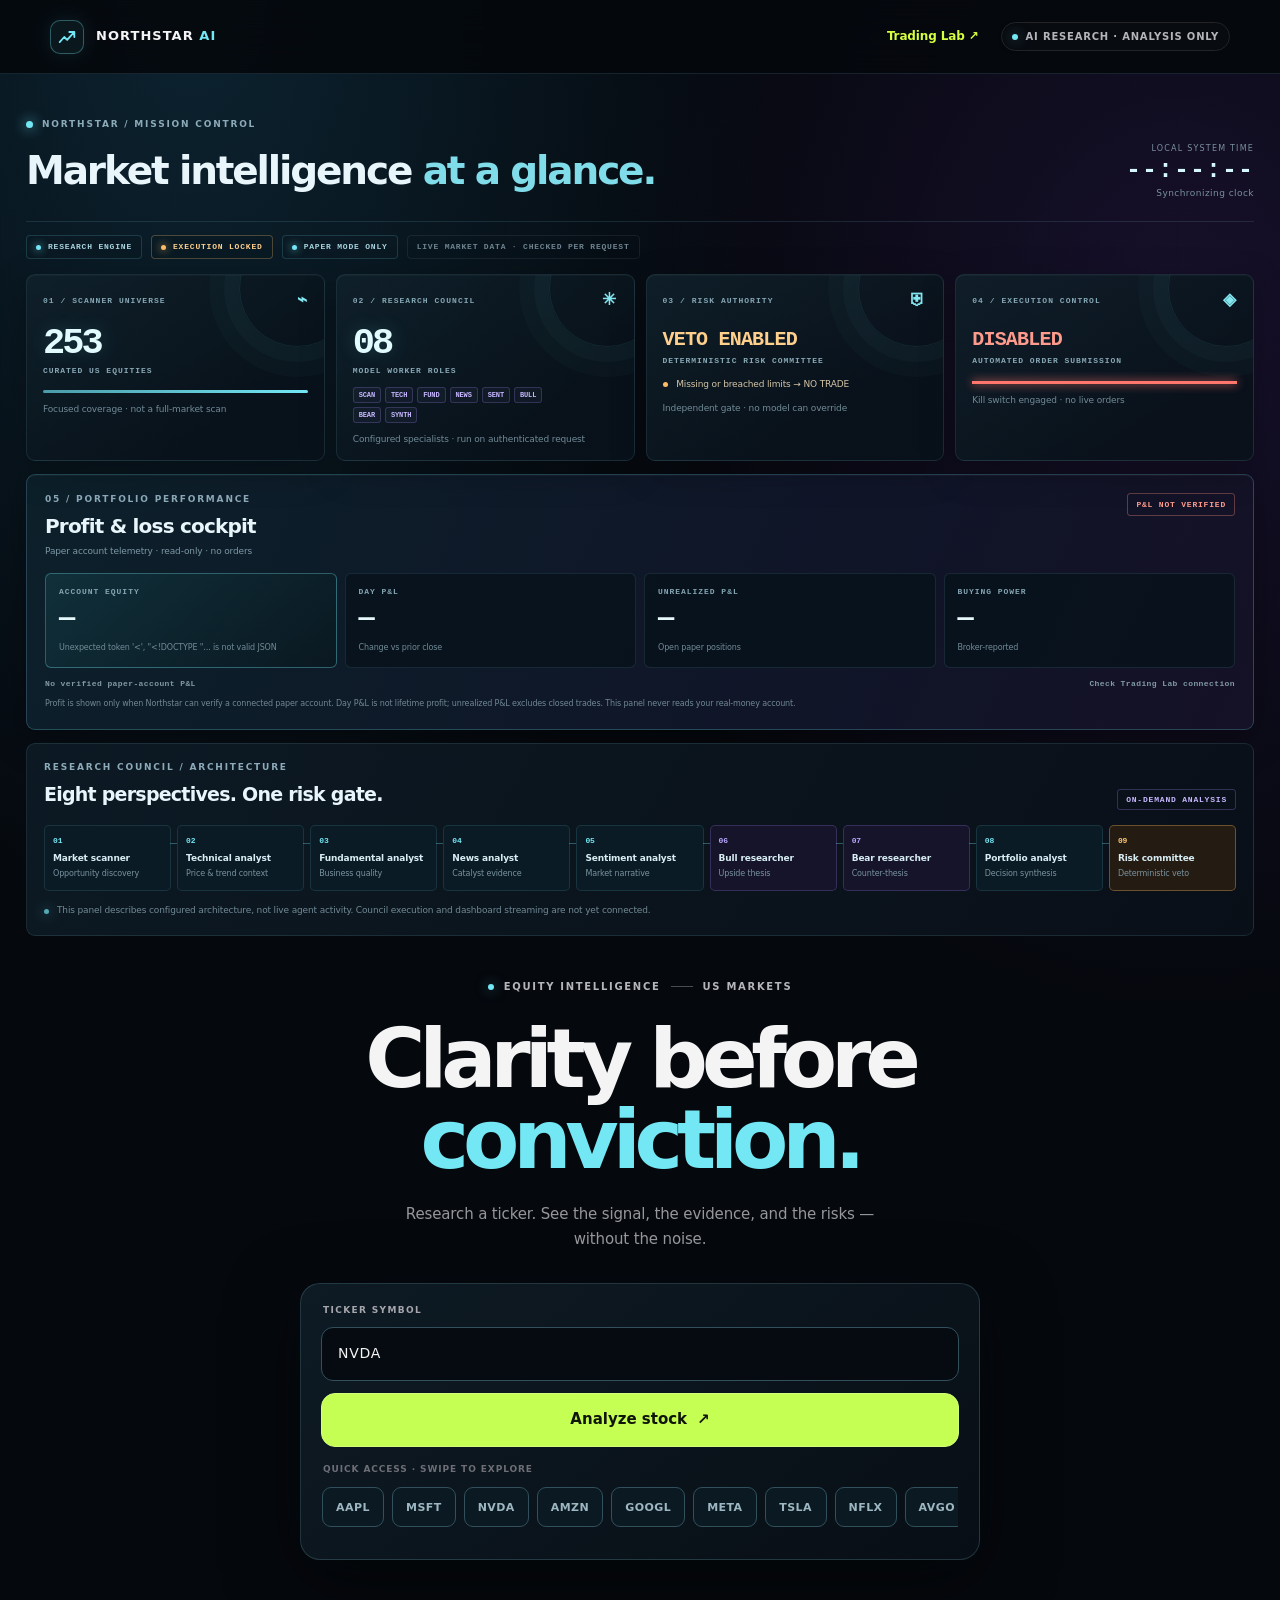
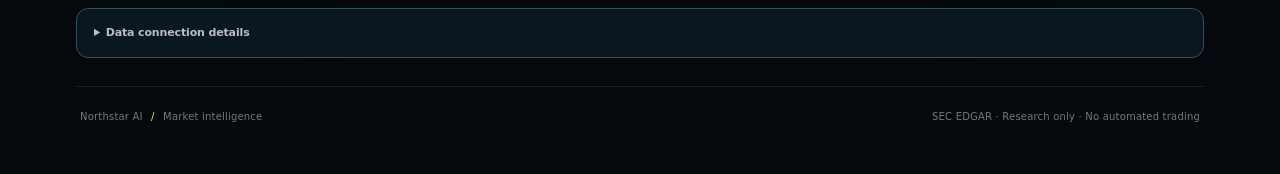
==== web/research.html @ b0e04193 "Preserve original AI research experience as dedicated page" ====
<!doctype html>
<html lang="en">
<head>
  <meta charset="utf-8">
  <meta name="viewport" content="width=device-width, initial-scale=1">
  <meta name="theme-color" content="#050505">
  <meta name="description" content="Northstar AI provides transparent US stock research with SEC-sourced fundamentals, market data, earnings risk and explicit data-quality limits.">
  <title>Northstar AI — AI Research</title>
  <link rel="stylesheet" href="./styles.css?v=signal-self-test1">
  <link rel="stylesheet" href="./command-center.css?v=command-center1">

</head>
<body>
  <header class="topbar">
    <a class="brand" href="./trading-lab.html"><span class="brand-mark" aria-hidden="true"><svg viewBox="0 0 24 24" fill="none"><path d="M4 17.5 9 12l3.2 3.2L20 6.5M14.5 6.5H20v5.5" stroke="currentColor" stroke-width="2" stroke-linecap="round" stroke-linejoin="round"/></svg></span><span class="brand-name">NORTHSTAR <span>AI</span></span></a>
    <div class="topbar-right"><a href="./trading-lab.html" class="nav-link" style="display:inline-flex!important;color:var(--accent);font-weight:750">Trading Lab ↗</a><a href="#ranking-disclosure" class="nav-link" id="market-scan-link">Market scan</a><span class="status"><i></i> AI RESEARCH · ANALYSIS ONLY</span></div>
  </header>
  <section class="northstar-command" aria-label="Northstar command centre">
    <div class="command-topline">
      <div><div class="command-eyebrow"><span class="command-pulse"></span> NORTHSTAR / MISSION CONTROL</div><div class="command-title">Market intelligence <span>at a glance.</span></div></div>
      <div class="command-clock"><span>LOCAL SYSTEM TIME</span><strong id="northstar-clock">--:--:--</strong><small id="northstar-date">Synchronizing clock</small></div>
    </div>
    <div class="command-statusbar">
      <span class="command-status"><i></i> RESEARCH ENGINE</span>
      <span class="command-status locked"><i></i> EXECUTION LOCKED</span>
      <span class="command-status"><i></i> PAPER MODE ONLY</span>
      <span class="command-status muted-status">LIVE MARKET DATA · CHECKED PER REQUEST</span>
    </div>
    <div class="command-grid">
      <article class="command-card universe-card">
        <div class="command-card-head"><span>01 / SCANNER UNIVERSE</span><span class="command-icon">⌁</span></div>
        <strong class="command-number">253</strong><span class="command-unit">CURATED US EQUITIES</span>
        <div class="command-meter"><i style="width:100%"></i></div><p>Focused coverage · not a full-market scan</p>
      </article>
      <article class="command-card council-card">
        <div class="command-card-head"><span>02 / RESEARCH COUNCIL</span><span class="command-icon">✳</span></div>
        <strong class="command-number">08</strong><span class="command-unit">MODEL WORKER ROLES</span>
        <div class="council-orbit" aria-label="Eight configured research roles"><span>SCAN</span><span>TECH</span><span>FUND</span><span>NEWS</span><span>SENT</span><span>BULL</span><span>BEAR</span><span>SYNTH</span></div>
        <p>Configured specialists · run on authenticated request</p>
      </article>
      <article class="command-card risk-card">
        <div class="command-card-head"><span>03 / RISK AUTHORITY</span><span class="command-icon">⛨</span></div>
        <strong class="risk-word">VETO ENABLED</strong><span class="command-unit">DETERMINISTIC RISK COMMITTEE</span>
        <div class="risk-rule"><i></i> Missing or breached limits → NO TRADE</div><p>Independent gate · no model can override</p>
      </article>
      <article class="command-card execution-card">
        <div class="command-card-head"><span>04 / EXECUTION CONTROL</span><span class="command-icon">◈</span></div>
        <strong class="lock-word">DISABLED</strong><span class="command-unit">AUTOMATED ORDER SUBMISSION</span>
        <div class="lock-track"><span></span></div><p>Kill switch engaged · no live orders</p>
      </article>
    </div>
    <section class="profit-deck" aria-label="Paper portfolio profit and loss">
      <div class="profit-heading"><div><span class="command-eyebrow">05 / PORTFOLIO PERFORMANCE</span><h2>Profit &amp; loss cockpit</h2><p>Paper account telemetry · read-only · no orders</p></div><span id="profit-connection" class="profit-state">AWAITING ACCOUNT</span></div>
      <div class="profit-grid">
        <article class="profit-metric featured"><span>ACCOUNT EQUITY</span><strong id="profit-equity">—</strong><small id="profit-equity-note">Connect paper account to load</small></article>
        <article class="profit-metric"><span>DAY P&amp;L</span><strong id="profit-day">—</strong><small>Change vs prior close</small></article>
        <article class="profit-metric"><span>UNREALIZED P&amp;L</span><strong id="profit-unrealized">—</strong><small>Open paper positions</small></article>
        <article class="profit-metric"><span>BUYING POWER</span><strong id="profit-buying-power">—</strong><small>Broker-reported</small></article>
      </div>
      <div class="profit-bottom"><span id="profit-position-count">Positions: not loaded</span><span id="profit-updated">Not yet synchronized</span></div>
      <p class="profit-disclaimer">Profit is shown only when Northstar can verify a connected paper account. Day P&amp;L is not lifetime profit; unrealized P&amp;L excludes closed trades. This panel never reads your real-money account.</p>
    </section>
    <div class="command-lower">
      <div class="command-lower-heading"><div><span class="command-eyebrow">RESEARCH COUNCIL / ARCHITECTURE</span><h2>Eight perspectives. One risk gate.</h2></div><span class="architecture-tag">ON-DEMAND ANALYSIS</span></div>
      <div class="agent-rail">
        <div class="agent-node"><b>01</b><strong>Market scanner</strong><small>Opportunity discovery</small></div>
        <div class="agent-node"><b>02</b><strong>Technical analyst</strong><small>Price & trend context</small></div>
        <div class="agent-node"><b>03</b><strong>Fundamental analyst</strong><small>Business quality</small></div>
        <div class="agent-node"><b>04</b><strong>News analyst</strong><small>Catalyst evidence</small></div>
        <div class="agent-node"><b>05</b><strong>Sentiment analyst</strong><small>Market narrative</small></div>
        <div class="agent-node debate-node"><b>06</b><strong>Bull researcher</strong><small>Upside thesis</small></div>
        <div class="agent-node debate-node"><b>07</b><strong>Bear researcher</strong><small>Counter-thesis</small></div>
        <div class="agent-node"><b>08</b><strong>Portfolio analyst</strong><small>Decision synthesis</small></div>
        <div class="agent-node risk-node"><b>09</b><strong>Risk committee</strong><small>Deterministic veto</small></div>
      </div>
      <div class="command-footnote"><span class="footnote-led"></span> This panel describes configured architecture, not live agent activity. Council execution and dashboard streaming are not yet connected.</div>
    </div>
  </section>
  <main class="shell">
    <section class="hero">
      <div class="hero-kicker"><span class="live-dot"></span> EQUITY INTELLIGENCE <span class="kicker-divider"></span> US MARKETS</div>
      <h1>Clarity before<br><span class="hero-accent">conviction.</span></h1>
      <p class="intro">Research a ticker. See the signal, the evidence, and the risks — without the noise.</p>
      <form id="analyze-form" class="search-panel">
        <label for="ticker">TICKER SYMBOL</label>
        <div class="search-row"><input id="ticker" name="ticker" maxlength="12" value="NVDA" placeholder="e.g. NVDA" autocomplete="off" required></div>
        <button id="analyze-button" class="analyze-button" type="submit">Analyze stock <span aria-hidden="true">↗</span></button>
        <div class="quick-tickers-wrap">
          <div class="quick-tickers-label">QUICK ACCESS · SWIPE TO EXPLORE</div>
          <div class="quick-tickers" aria-label="Popular stocks; swipe horizontally to browse"><button type="button" data-ticker="AAPL">AAPL</button>
          <button type="button" data-ticker="MSFT">MSFT</button>
          <button type="button" data-ticker="NVDA">NVDA</button>
          <button type="button" data-ticker="AMZN">AMZN</button>
          <button type="button" data-ticker="GOOGL">GOOGL</button>
          <button type="button" data-ticker="META">META</button>
          <button type="button" data-ticker="TSLA">TSLA</button>
          <button type="button" data-ticker="NFLX">NFLX</button>
          <button type="button" data-ticker="AVGO">AVGO</button>
          <button type="button" data-ticker="ORCL">ORCL</button>
          <button type="button" data-ticker="AMD">AMD</button>
          <button type="button" data-ticker="INTC">INTC</button>
          <button type="button" data-ticker="CRM">CRM</button>
          <button type="button" data-ticker="PLTR">PLTR</button>
          <button type="button" data-ticker="JPM">JPM</button>
          <button type="button" data-ticker="V">V</button>
          <button type="button" data-ticker="MA">MA</button>
          <button type="button" data-ticker="COST">COST</button>
          <button type="button" data-ticker="WMT">WMT</button>
          <button type="button" data-ticker="DIS">DIS</button>
          <button type="button" data-ticker="QCOM">QCOM</button>
          <button type="button" data-ticker="MU">MU</button>
          <button type="button" data-ticker="MRVL">MRVL</button>
          <button type="button" data-ticker="NVTS">NVTS</button></div>
        </div>
        <div id="activity-progress" class="activity-progress hidden" role="status" aria-live="polite">
          <div class="activity-top"><span class="activity-spinner" aria-hidden="true"></span><div class="activity-copy"><strong id="activity-title">Analyzing stock</strong><span id="activity-stage">Preparing reliable data sources…</span></div><span id="activity-elapsed" class="activity-elapsed">0s</span></div>
          <div class="activity-track"><span id="activity-bar"></span></div>
          <ol id="activity-steps" class="activity-steps"></ol>
          <p class="activity-note">Elapsed time is shown honestly; progress steps update as checks finish.</p>
        </div>
      </form>
      <div class="stock-suggestions-cta">
        <button id="suggest-stocks-button" type="button" class="suggest-stocks-button"><span class="suggest-icon" aria-hidden="true">✦</span><span><strong>Suggest me stocks</strong><small>Find up to 10 data-screened research candidates</small></span><span class="suggest-arrow" aria-hidden="true">↗</span></button>
      </div>
    </section>

    <section id="market-regime-panel" class="news-section hidden" aria-live="polite" style="margin:22px 0;padding:18px;border:1px solid #30352a;border-radius:16px;background:#0c0f0a"><div class="section-heading"><div><p class="eyebrow">MARKET REGIME INTELLIGENCE</p><h2 id="market-regime-state">Market regime: UNKNOWN</h2></div><span id="market-regime-date" class="count">Not checked</span></div><p id="market-regime-summary" class="table-note">SPY and QQQ market conditions will be checked during stock analysis.</p><div id="market-regime-reasons" class="table-note"></div><p class="table-note">Context and risk gate only—not a stock signal, forecast, or trade authorization. UNKNOWN blocks new entries in this module.</p></section>
    <div id="stock-results" class="stock-results hidden" aria-label="Analysis results for the selected stock">
    <section id="message" class="message" role="status" aria-live="polite">Enter a ticker and tap Analyze.</section>
    <section id="beginner-overview" class="beginner-overview hidden" aria-live="polite">
      <div class="answer-card">
        <div class="answer-topline"><span class="eyebrow">NORTHSTAR'S PLAIN-ENGLISH ANSWER</span><span id="beginner-confidence" class="confidence-badge confidence-low">Confidence: Low</span></div>
        <h2 id="beginner-company-name">Company analysis</h2>
        <div class="company-purpose"><p class="company-purpose-label">WHAT DOES THIS COMPANY DO?</p><p id="beginner-company-description" class="answer-description">“A plain-English description of the company’s products and services will appear here.”</p></div>
        <div class="answer-price-row"><strong id="beginner-price">Price unavailable</strong><span id="beginner-market-state" class="market-state">Market status unknown</span></div>
        <div id="beginner-verdict" class="beginner-verdict verdict-unknown"><span id="beginner-verdict-dot" class="meaning-dot unknown"></span><div><strong id="beginner-verdict-title">Not enough reliable data</strong><p id="beginner-verdict-reason">Analyze a stock to see the reason.</p></div></div>
      </div>
      <div class="beginner-scorecards">
        <article class="beginner-score"><p class="eyebrow">BUSINESS HEALTH</p><strong id="score-business">Unknown</strong><p id="score-business-detail">Financial checks not available.</p></article>
        <article class="beginner-score"><p class="eyebrow">RISK</p><strong id="score-risk">Unknown</strong><p id="score-risk-detail">Risk review not complete.</p></article>
      </div>
      <div class="beginner-lists">
        <section class="beginner-subpanel"><div class="beginner-subhead"><h3>Top risks to know</h3></div><div id="beginner-risks" class="beginner-list"><p class="muted">Risks will appear after analysis.</p></div></section>
        <section class="beginner-subpanel"><div class="beginner-subhead"><h3>Latest headlines</h3></div><div id="beginner-headlines" class="beginner-list"><p class="muted">Headlines will appear after analysis.</p></div></section>
      </div>
      <section id="ai-research-panel" class="beginner-subpanel hidden" aria-live="polite"><div class="beginner-subhead"><h3>AI-assisted research</h3><span id="ai-research-status" class="count">Supplemental sources</span></div><p id="ai-research-intro" class="muted">Northstar can supplement native analysis with source-linked research when data gaps are detected.</p><div id="ai-research-findings" class="beginner-list"></div></section>
    </section>
    <div class="full-details-content">
    <section id="company-panel" class="company-panel hidden">
      <div><p class="eyebrow">COMPANY</p><h2 id="company-name">—</h2><p id="company-meta" class="muted">—</p></div>
      <div class="source-pill"><span class="source-dot"></span> SEC EDGAR</div>
    </section>
    <section id="earnings-panel" class="news-section hidden" aria-live="polite">
      <div class="section-heading"><div><p class="eyebrow">EARNINGS & EVENT RISK</p><h2>Next earnings check</h2></div><span id="earnings-status" class="count">Not checked</span></div>
      <div id="earnings-content"><p class="empty">Analyze a stock to check the public earnings calendar.</p></div>
    </section>
    <details id="earnings-reconciliation-details" class="developer-panel"><summary><span><strong>Detailed earnings reconciliation</strong><small>Reported results and third-party estimates, when available</small></span><span class="disclosure-chevron" aria-hidden="true">+</span></summary><div class="developer-panel-content">
    <section id="earnings-results-panel" class="news-section hidden" aria-live="polite">
      <div class="section-heading"><div><p class="eyebrow">RESULTS VS EXPECTATIONS</p><h2>Latest reported quarter</h2></div><span id="earnings-results-status" class="count">Not checked</span></div>
      <div id="earnings-results-content"><p class="empty">Analyze a stock to compare SEC-reported results with available consensus estimates.</p></div>
    </section>
    </div></details>
    <section id="recommendation-panel" class="news-section hidden" aria-live="polite">
      <div class="section-heading"><div><p class="eyebrow">NORTHSTAR STOCK ADVISOR</p><h2>Stock Advisor</h2></div><span id="decision-status" class="count">Waiting for evidence</span></div>
      <div id="decision-hero" class="decision-hero state-unknown" aria-live="polite">
        <div id="decision-symbol" class="decision-symbol" aria-hidden="true">?</div>
        <div class="decision-hero-copy">
          <p id="decision-plain-label" class="eyebrow">YOUR NEXT STEP</p>
          <h3 id="decision-title">Analyze a stock to get a decision</h3>
          <p id="decision-plain-summary" class="decision-plain-summary">Northstar will explain whether the evidence supports waiting, avoiding the stock, or further review.</p>
          <p id="decision-action" class="decision-action">No action until the analysis finishes.</p>
        </div>
      </div>
      <div class="signal-self-test-control">
        <button id="signal-self-test-button" type="button" class="secondary-button" aria-expanded="false">Preview BUY / WAIT / SELL indicators</button>
        <p class="muted">Display-only self-test. Preview states are simulated and do not change this stock's analysis.</p>
      </div>
      <section id="signal-self-test-panel" class="signal-self-test-panel hidden" aria-live="polite" aria-label="Signal indicator display test">
        <p class="eyebrow">INDICATOR DISPLAY TEST · SIMULATED</p>
        <div class="signal-self-test-grid">
          <article class="signal-self-test-card state-buy"><strong>BUY</strong><span>Validated setup preview</span></article>
          <article class="signal-self-test-card state-wait"><strong>WAIT</strong><span>More evidence needed preview</span></article>
          <article class="signal-self-test-card state-sell"><strong>SELL REVIEW</strong><span>Risk review preview</span></article>
        </div>
        <p class="muted">This confirms the status styles can render. It does not validate a live stock signal or prove the strategy has an edge.</p>
      </section>
      <div class="decision-bottom-line"><p class="eyebrow">WHY THIS DECISION?</p><p id="decision-bottom-line">Analyze a ticker to get a plain-language assessment.</p><p class="eyebrow">WHAT TO DO NEXT</p><p id="decision-next-step">Required checks will appear here.</p></div>
      <details id="developer-diagnostics-details" class="developer-panel"><summary><span><strong>Developer diagnostics</strong><small>Technical checks, raw risk rules and provisional valuation calculations</small></span><span class="disclosure-chevron" aria-hidden="true">+</span></summary><div class="developer-panel-content">
      <p id="decision-explanation" class="table-note">Analyze a ticker to receive a data-quality and risk assessment.</p>
      <p class="table-note">Technical error detail (developer only): <span id="developer-error">No error reported.</span></p>
      <div class="holding-review">
        <div><p class="eyebrow">IF YOU ALREADY OWN THIS STOCK</p><h3>Position review</h3><p class="table-note">Enter your position to get a rule-based HOLD / SELL REVIEW. This does not place an order.</p></div>
        <div class="holding-fields">
          <label for="holding-shares">Shares owned</label><input id="holding-shares" type="number" min="0" step="any" placeholder="e.g. 5">
          <label for="holding-cost">Average cost per share (USD)</label><input id="holding-cost" type="number" min="0" step="any" placeholder="e.g. 120">
          <button id="review-holding" type="button" class="secondary-button">Review my position</button>
        </div>
        <div id="holding-result" class="holding-result" role="status">Analyze a stock and enter your position to review it.</div>
      </div>
      <div id="decision-metrics" class="metrics-grid"></div>
      <div class="meaning-legend" aria-label="Indicator legend"><span><i class="meaning-dot good"></i> Positive</span><span><i class="meaning-dot bad"></i> Negative / risk</span><span><i class="meaning-dot caution"></i> Needs attention</span><span><i class="meaning-dot unknown"></i> Not enough data</span></div>
      <div id="decision-checks" class="decision-checks"></div>
      <p id="decision-caveat" class="table-note">Any preliminary valuation is assumption-driven and is not a validated forecast or instruction to trade.</p>
      </div></details>
      <div class="ranking-actions"><button id="save-research-snapshot" type="button" class="secondary-button">Save research snapshot</button><button id="export-research-csv" type="button" class="secondary-button">Export snapshots CSV</button><span id="research-log-status" class="count">0 saved snapshot(s)</span></div>
      <div id="research-log-list" class="news-list"><p class="empty">Saved snapshots stay in this browser on this device. They are not synced to a server.</p></div>
    </section>
    <details id="technical-validation-details" class="developer-panel"><summary><span><strong>Technical validation details</strong><small>Price-history diagnostics and experimental strategy tests</small></span><span class="disclosure-chevron" aria-hidden="true">+</span></summary><div class="developer-panel-content">
    <section id="history-panel" class="news-section hidden"><div class="section-heading"><div><p class="eyebrow">PRICE HISTORY · 1 YEAR</p><h2>Historical performance and risk</h2></div><span id="history-status" class="count">Loads with analysis</span></div><div id="history-metrics" class="metrics-grid"></div><div id="history-chart-wrap" class="history-chart-wrap"><p class="empty">Analyze a ticker to load historical prices.</p></div><div class="history-labels"><span id="history-start-label">Start</span><span id="history-end-label">End</span></div><p id="history-meta" class="table-note">Daily price history is requested when you analyze a company.</p><p id="history-warning" class="table-note">Historical performance is not a forecast.</p></section>
    <section id="strategy-backtest-panel" class="news-section hidden" aria-live="polite">
      <div class="section-heading"><div><p class="eyebrow">HISTORICAL STRATEGY TEST · 5 YEARS</p><h2>Technical strategy reality check</h2></div><span id="strategy-backtest-status" class="count">Loads with analysis</span></div>
      <p id="strategy-backtest-warning" class="table-note">This experimental 50/200-day moving-average strategy is separate from the live recommendation rules. It cannot enable BUY signals.</p>
      <div id="strategy-backtest-metrics" class="metrics-grid"></div>
      <div class="section-heading" style="margin-top:18px"><div><p class="eyebrow">TIME MACHINE · RESAMPLING</p><h3>Monte Carlo robustness diagnostic</h3></div><span id="strategy-monte-carlo-status" class="count">Requires 20+ completed trades</span></div>
      <div id="strategy-monte-carlo" class="metrics-grid"><p class="empty">The Time Machine will resample completed historical trade sequences when the sample is large enough.</p></div>
      <p id="strategy-monte-carlo-warning" class="table-note">Resampling frequencies are conditional on the observed historical sample. They are not probabilities of future profit or loss.</p>
      <div class="section-heading" style="margin-top:18px"><div><p class="eyebrow">TIME MACHINE · HISTORICAL REPLAY</p><h3>Trade-by-trade session replay</h3></div><span id="strategy-replay-status" class="count">Loads with analysis</span></div>
      <div id="strategy-replay-log" class="table-wrap"><p class="empty">Historical entries and exits will appear when the strategy test completes.</p></div>
      <p class="table-note">Shows the most recent trade events from this experimental 50/200-day strategy. These are reconstructed from current-provider daily history—not a point-in-time replay of all historical news, filings, or scanner decisions.</p>
      <div id="strategy-backtest-details" class="table-note"></div><div id="strategy-walk-forward" class="table-note"></div>
    </section>
    </div></details>
    <section id="annual-trends-panel" class="news-section"><div class="section-heading"><div><p class="eyebrow">FUNDAMENTAL SNAPSHOT</p><h2>Annual financial trends</h2></div><span id="fundamental-status" class="count">Loads with analysis</span></div><p class="table-note">Calculated only from unambiguous annual 10-K observations. Free cash flow is an approximation: operating cash flow minus absolute capital expenditures. Not a recommendation.</p><div id="fundamental-snapshot" class="metrics-grid"><p class="empty">Analyze a company to calculate annual trends.</p></div></section>
    <section id="fmp-fundamentals-panel" class="news-section"><div class="section-heading"><div><p class="eyebrow">INDEPENDENT DATA CROSS-CHECK</p><h2>Financial Modeling Prep fundamentals</h2></div><span id="fmp-fundamentals-status" class="count">Loads with analysis</span></div><p class="table-note">Secondary-source annual statements, financial ratios, valuation multiples and analyst estimates. Figures remain separate from SEC-reported data; period, currency and restatement differences must be reconciled. Analyst estimates are forecasts, not facts.</p><div id="fmp-fundamentals" class="metrics-grid"><p class="empty">Analyze a company to load the FMP cross-check.</p></div></section>
    <section id="quarterly-trends-panel" class="news-section" aria-labelledby="quarterly-heading">
      <div class="section-heading"><div><p class="eyebrow">LATEST REPORTED QUARTER</p><h2 id="quarterly-heading">Quarterly performance snapshot</h2></div><span id="quarterly-status" class="count">Loads with analysis</span></div>
      <p class="table-note">Uses quarterly-period facts disclosed in SEC filings, compares with the closest same-period prior-year figure where available, and shows the filing date. This is not an analyst-consensus beat/miss calculation.</p>
      <div id="quarterly-snapshot" class="metrics-grid"><p class="empty">Analyze a ticker to compare the latest reported quarter with the prior year.</p></div>
    </section>
    <section id="all-metrics-panel" class="news-section metrics-disclosure"><div class="section-heading"><div><p class="eyebrow">SEC REPORTED DATA</p><h2>All reported financial metrics</h2></div></div><p class="table-note">Raw reported figures with filing periods.</p><section id="metrics-grid" class="metrics-grid" aria-label="Latest reported financial metrics"></section></section>
    <details class="news-section disclosure-section" id="filings-disclosure">
      <summary class="section-heading disclosure-summary"><div><p class="eyebrow">PRIMARY SOURCE</p><h2>Official SEC filings</h2></div><span id="filings-status" class="count">Loads with analysis</span></summary>
      <div class="disclosure-content">
        <p class="table-note">Company filings are primary-source disclosures. Open the original filing to verify material information before making an investment decision.</p>
        <div id="filings-list" class="news-list"><p class="empty">Analyze a ticker to load recent SEC filings.</p></div>
      </div>
    </details>



    <section id="stock-news-impact" class="news-section hidden" aria-live="polite">
      <div class="section-heading"><div><p class="eyebrow">COMPANY-SPECIFIC COVERAGE</p><h2>Latest Stock News</h2></div><span id="stock-news-impact-status" class="count">Loads with analysis</span></div>
      <div id="stock-news-impact-list" class="stock-news-impact-list"><p class="empty">Analyze a ticker to load its latest news.</p></div>
    </section>
    </div>
    </div>
    <details id="ranking-disclosure" class="ranking-disclosure">
      <summary class="ranking-disclosure-summary"><span><span class="eyebrow">EXPERIMENTAL TOOL</span><strong>Stock research shortlist</strong><small>Provisional screening only · validation is incomplete</small></span><span class="disclosure-chevron" aria-hidden="true">+</span></summary>
            <section id="ranking" class="ranking-section suggestion-results-section">
            <div class="section-heading"><div><p class="eyebrow">DATA-DRIVEN STOCK SUGGESTIONS</p><h2>Top 10 research candidates</h2></div><span class="count">Provisional signals · not validated</span></div>
            <p class="table-note">The experimental watchlist score ranks research priorities only. Preliminary valuation-based watch zones may appear in the analysis panel when inputs pass quality checks, but they are provisional research signals only; full historical validation remains incomplete.</p>
            <p class="table-note">The system screens a curated universe of 253 US stocks and displays up to ten ranked research candidates. Latest quote and valuation checks may provide a provisional model entry watch zone, fair-value reference, risk reference, and a 1–6 month review horizon. These are research references only, not guaranteed buy/exit instructions. The strategy has not passed walk-forward and untouched holdout validation.</p><div class="stock-suggestions-hero"><div class="suggestions-heading"><span class="eyebrow">YOUR MARKET SNAPSHOT</span><h2>Top 10 stocks to research</h2><p>Fast, precomputed shortlist from the latest 253-stock scan. Refreshes every three hours; open any stock for live checks.</p></div><div class="suggestions-actions"><button id="run-screen" type="button" class="primary-suggestions-button">Show latest top 10</button><button id="run-live-screen" type="button" class="secondary-button">Run live 253-stock scan</button></div><span id="screen-status" class="count">Loading latest snapshot when opened</span></div><div id="screen-results" class="screen-results"><p class="empty">Your latest shortlist will appear here. Select “Show latest top 10” to load the cached scan.</p></div><details class="diagnostics"><summary>Scoring method</summary><div class="diagnostic-content"><p>Revenue growth: 25 points. Net profit margin: 15 points. Approximate free-cash-flow margin: 20 points. One-year price return: 20 points. Maximum drawdown: 20 points. A candidate is excluded if any component is missing or ambiguous. Scores rank research priorities only; valuation, event risk, and walk-forward validation are not yet part of this score.</p></div></details>
          </section>
    </details>
    <details class="diagnostics">
      <summary>Data connection details</summary>
      <div class="diagnostic-content">
        <p><strong>Page:</strong> <span id="ui-health">Loaded</span></p>
        <p><strong>SEC connection:</strong> <span id="sec-health">Not tested yet</span></p>
        <div class="alpaca-connection" style="margin:18px 0;padding:16px;border:1px solid #343a2b;border-radius:14px;background:#0d100b">
          <div style="display:flex;align-items:center;justify-content:space-between;gap:12px;flex-wrap:wrap">
            <strong>Alpaca Paper Trading</strong>
            <span id="alpaca-status" aria-live="polite" class="muted">Not checked yet</span>
          </div>
          <p class="muted" style="margin:8px 0 12px">Secure server-side connection. Read-only: Northstar will not place trades.</p>
          <button id="alpaca-connect-button" type="button" style="width:auto;min-height:42px;padding:10px 16px;border:1px solid #c7ff4f;border-radius:10px;background:#c7ff4f;color:#10130b;font-weight:750">Test Alpaca connection</button>
          <div id="alpaca-account" class="hidden" style="margin-top:14px"></div>
          <div id="alpaca-positions" class="hidden" style="margin-top:12px"></div>
        </div>
        <p><strong>Last request:</strong> <span id="last-request">—</span></p>
        <p class="muted">Financial facts come from SEC EDGAR. This is a research prototype, not a valuation model or trade recommendation.</p>
        <p><a href="https://www.sec.gov/edgar/sec-api-documentation" target="_blank" rel="noreferrer">SEC API documentation ↗</a></p>
      </div>
    </details>
    <div class="hidden" aria-hidden="true"><span id="news-status">Loads with analysis</span><div id="news-list"></div></div>
  <footer><span>Northstar AI <span class="footer-sep">/</span> Market intelligence</span><span>SEC EDGAR · Research only · No automated trading</span></footer>
  </main>
  <script>
    window.addEventListener("error", function (event) {
      var box = document.getElementById("northstar-runtime-error");
      if (!box) {
        box = document.createElement("div");
        box.id = "northstar-runtime-error";
        box.style.cssText = "position:fixed;bottom:12px;left:12px;right:12px;z-index:99999;padding:14px 16px;background:#3b1515;color:#fff;border:1px solid #ff7777;border-radius:10px;font:13px/1.5 system-ui,sans-serif";
        box.textContent = "Northstar JavaScript error: " + (event.message || "unknown error") + (event.filename ? " (" + event.filename.split("/").pop() + ":" + event.lineno + ")" : "") + ". Share this exact message if it persists.";
        document.body.appendChild(box);
      }
    });
    window.addEventListener("unhandledrejection", function (event) {
      var box = document.getElementById("northstar-runtime-error");
      if (!box) {
        box = document.createElement("div");
        box.id = "northstar-runtime-error";
        box.style.cssText = "position:fixed;bottom:12px;left:12px;right:12px;z-index:99999;padding:14px 16px;background:#3b1515;color:#fff;border:1px solid #ff7777;border-radius:10px;font:13px/1.5 system-ui,sans-serif";
        box.textContent = "Northstar request error: " + (event.reason && event.reason.message ? event.reason.message : String(event.reason || "unknown error")) + ". Share this exact message if it persists.";
        document.body.appendChild(box);
      }
    });
  </script>
  <script src="./command-center.js?v=commandcenter1" defer></script>
  <script src="./evidence-score.js?v=evidenceaudit1" defer></script>
  <script src="./news-catalyst.js?v=newscatalyst1" defer></script>
  <script src="./market-regime.js?v=regime1" defer></script>
  <script src="./app.js?v=tickerpersist1" defer></script>
</body>
</html>
---- web/styles.css ----
:root{
  color-scheme:dark;
  --bg:#050505;--surface:#0b0b0c;--surface-raised:#101011;--surface-soft:#141416;
  --line:#242426;--line-strong:#343438;--text:#f4f4f5;--muted:#96969d;--muted-2:#6e6e76;
  --accent:#d6ff3f;--accent-dim:#a8c92c;--good:#a3f7bf;--bad:#ff8b8b;--amber:#ffd27b;
  --radius:18px;--radius-sm:11px;--content:1180px;
}
*{box-sizing:border-box}
html{scroll-behavior:smooth;scroll-padding-top:90px}
body{margin:0;background:var(--bg);color:var(--text);font:14px/1.55 Inter,ui-sans-serif,system-ui,-apple-system,BlinkMacSystemFont,"Segoe UI",sans-serif;letter-spacing:-.01em}
body:before{content:"";position:fixed;inset:0;pointer-events:none;z-index:-1;background:radial-gradient(ellipse at 50% -20%,#19191b 0,transparent 55%)}
a{color:var(--accent);text-decoration:none}a:hover{color:#efffae}
button,input{font:inherit}button{cursor:pointer;transition:transform .18s ease,border-color .18s ease,background .18s ease,color .18s ease}
button:active{transform:translateY(1px)}button:disabled{opacity:.55;cursor:wait}
:focus-visible{outline:2px solid var(--accent);outline-offset:3px}
.hidden{display:none!important}
.topbar{height:74px;position:sticky;top:0;z-index:20;display:flex;align-items:center;justify-content:space-between;padding:0 max(22px,calc((100vw - var(--content))/2));border-bottom:1px solid #ffffff12;background:#050505eF;backdrop-filter:blur(18px)}
.brand{display:flex;align-items:center;gap:12px;color:var(--text);font-weight:800;text-decoration:none;letter-spacing:.08em;font-size:13px}
.brand-mark{width:34px;height:34px;display:grid;place-items:center;border:1px solid #d6ff3f55;background:#d6ff3f10;border-radius:10px;color:var(--accent)}
.brand-mark svg{width:22px;height:22px}.brand-name span{color:var(--accent);font-weight:600}
.topbar-right{display:flex;align-items:center;gap:22px}.nav-link{font-size:12px;color:#b6b6bc}.nav-link:hover{color:var(--accent)}
.status,.source-pill,.count{display:inline-flex;align-items:center;gap:8px;border:1px solid var(--line);border-radius:999px;padding:6px 10px;color:#b4b4bb;font-size:10px;font-weight:700;letter-spacing:.08em;white-space:nowrap;background:#ffffff03}
.status i,.source-dot,.live-dot{width:6px;height:6px;border-radius:50%;background:var(--accent);display:inline-block;box-shadow:0 0 12px #d6ff3f65}
.shell{max-width:var(--content);margin:0 auto;padding:56px 26px 48px}
.hero{max-width:840px;margin:0 auto 42px;text-align:center}
.hero-kicker{display:flex;justify-content:center;align-items:center;gap:10px;font-size:10px;letter-spacing:.17em;font-weight:800;color:#b5b5bc;margin-bottom:23px}
.kicker-divider{width:22px;height:1px;background:#4b4b50}.hero h1{font-size:clamp(48px,7vw,82px);line-height:.99;letter-spacing:-.075em;margin:0;font-weight:720}
.hero-accent{color:var(--accent)}.intro{max-width:480px;margin:22px auto 30px;color:var(--muted);font-size:15px;line-height:1.7}
.search-panel{max-width:680px;margin:0 auto;text-align:left;background:linear-gradient(145deg,#111112,#090909);border:1px solid var(--line-strong);border-radius:20px;padding:18px;box-shadow:0 24px 80px #0009}
.search-panel label{display:block;font-size:9px;letter-spacing:.15em;color:#a6a6ad;font-weight:800;margin:0 0 9px 2px}
.search-row{display:flex;gap:10px}.search-row input{min-width:0;flex:1;background:#050505;border:1px solid #303034;border-radius:12px;padding:15px 16px;color:var(--text);font:600 16px/1.4 inherit;outline:none;text-transform:uppercase;letter-spacing:.05em}
.search-row input:focus{border-color:#b7dc38;box-shadow:0 0 0 3px #d6ff3f12}
.search-row button{background:var(--accent);color:#0b0b09;border:0;border-radius:11px;padding:0 20px;font-size:12px;font-weight:850;white-space:nowrap;min-height:50px}
.search-row button:hover{background:#e5ff7e}.search-row button span{font-size:15px;margin-left:8px}
.quick-tickers-wrap{margin-top:16px;min-width:0;width:100%;overflow:hidden}
.quick-tickers-label{font-size:9px;letter-spacing:.1em;color:var(--muted-2);font-weight:800;margin:0 0 9px 2px}
.quick-tickers-wrap .quick-tickers{display:flex!important;flex-direction:row!important;align-items:center;gap:8px;margin:0 -1px 2px;padding:2px 2px 10px;overflow-x:auto!important;overflow-y:hidden!important;flex-wrap:nowrap!important;white-space:nowrap!important;width:100%;max-width:100%;box-sizing:border-box;overscroll-behavior-x:contain;scrollbar-width:thin;scrollbar-color:#6d7c3b #171719;-webkit-overflow-scrolling:touch;touch-action:pan-x}
.quick-tickers-wrap .quick-tickers:before{content:none!important;display:none!important}
.quick-tickers-wrap .quick-tickers button{display:inline-flex!important;flex:0 0 auto!important;min-width:62px;min-height:40px;white-space:nowrap;align-items:center;justify-content:center;border:1px solid #29292c;background:#ffffff03;color:#b6b6bd;border-radius:9px;padding:8px 13px;font-size:11px;font-weight:800;letter-spacing:.04em;cursor:pointer}
.quick-tickers-wrap .quick-tickers button:hover,.quick-tickers-wrap .quick-tickers button:focus-visible{border-color:var(--accent);color:var(--accent);background:#d6ff3f08;outline:none}
.quick-tickers-wrap .quick-tickers::-webkit-scrollbar{height:5px}
.quick-tickers-wrap .quick-tickers::-webkit-scrollbar-track{background:#171719;border-radius:8px}
.quick-tickers-wrap .quick-tickers::-webkit-scrollbar-thumb{background:#6d7c3b;border-radius:8px}
.message{margin:0 0 20px;padding:12px 15px;border:1px solid var(--line);border-radius:var(--radius-sm);background:#0b0b0c;color:var(--muted);font-size:12px}
.message.error{border-color:#6e3434;color:var(--bad)}.message.success{border-color:#40521b;color:var(--good)}
.company-panel,.quote-panel{display:flex;justify-content:space-between;align-items:center;gap:22px;padding:24px 26px;margin:14px 0;background:var(--surface);border:1px solid var(--line);border-radius:var(--radius)}
.company-panel h2,.section-heading h2{font-size:23px;letter-spacing:-.045em;line-height:1.2;margin:0;font-weight:700}
.company-panel .eyebrow,.quote-panel .eyebrow{margin-bottom:7px}
.quote-panel{align-items:center;background:linear-gradient(120deg,#101011,#090909)}
#quote-price{font-size:clamp(34px,5vw,52px);letter-spacing:-.065em;line-height:1;margin:3px 0 8px;font-weight:680;font-variant-numeric:tabular-nums}
.quote-meta{display:flex;align-items:flex-end;flex-direction:column;gap:8px;color:var(--muted);font-size:11px;text-align:right}
.news-section,.ranking-section,.table-section{margin:18px 0;padding:25px;background:var(--surface);border:1px solid var(--line);border-radius:var(--radius);min-width:0}
.section-heading{display:flex;align-items:center;justify-content:space-between;gap:18px;margin-bottom:20px}
.eyebrow{font-size:9px;font-weight:850;letter-spacing:.17em;color:var(--accent);margin:0 0 8px}
.section-heading .count{max-width:48%;white-space:normal;text-align:center;justify-content:center}
.muted,.table-note,.metric-date{color:var(--muted);font-size:11px;line-height:1.7}
.table-note{margin:14px 0}.empty{color:var(--muted);font-size:12px;padding:15px 0}
.metrics-grid{display:grid;grid-template-columns:repeat(4,minmax(0,1fr));gap:10px;margin:16px 0}
.metric-card{min-width:0;padding:17px;border:1px solid #28282b;background:linear-gradient(145deg,#111112,#0b0b0c);border-radius:13px}
.metric-label{color:var(--muted);font-size:9px;font-weight:800;letter-spacing:.12em;text-transform:uppercase;margin-bottom:9px}
.metric-value{font-size:clamp(17px,2vw,24px);font-weight:680;letter-spacing:-.045em;line-height:1.25;overflow-wrap:anywhere;font-variant-numeric:tabular-nums}
.metric-date{font-size:10px;margin-top:7px}
.secondary-button{display:inline-flex;align-items:center;justify-content:center;gap:8px;min-height:38px;padding:9px 13px;border:1px solid #37373b;border-radius:9px;background:#18181a;color:#ededf0;font-size:11px;font-weight:750}
.secondary-button:hover{border-color:#77777d;background:#202022}
.decision-bottom-line{display:grid;grid-template-columns:1fr 1.4fr;column-gap:28px;row-gap:5px;margin:18px 0 16px;padding:20px;border:1px solid #353537;border-radius:13px;background:linear-gradient(110deg,#151515,#0c0c0d)}
.decision-bottom-line .eyebrow{margin:0}.decision-bottom-line p:not(.eyebrow){margin:0 0 10px;font-size:13px;color:#d7d7dc;line-height:1.65}
#decision-title{font-size:clamp(22px,3vw,31px);letter-spacing:-.05em;margin:0 0 16px;line-height:1.2}
#decision-status{color:var(--accent);border-color:#d6ff3f40}
.decision-checks{display:grid;grid-template-columns:repeat(2,minmax(0,1fr));gap:8px;margin:20px 0}
.decision-check{padding:12px 14px;background:#101011;border:1px solid #28282b;border-radius:10px}
.decision-check strong{font-size:11px}.decision-check p,.decision-check .detail{font-size:10px;color:var(--muted);margin:5px 0 0;line-height:1.55}
.holding-review{display:grid;grid-template-columns:1.1fr .9fr;gap:20px;padding:20px;border:1px solid #2c2c2f;background:#0a0a0b;border-radius:14px;margin:24px 0}
.holding-review h3{margin:0;font-size:17px;letter-spacing:-.03em}.holding-fields{display:grid;grid-template-columns:1fr;gap:7px}
.holding-fields label{font-size:10px;color:var(--muted);font-weight:700}.holding-fields input{width:100%;min-width:0;background:#050505;border:1px solid #303034;border-radius:8px;padding:10px;color:var(--text)}
.holding-result{grid-column:1/-1;padding:12px;background:#111112;border:1px solid #262629;border-radius:9px;color:var(--muted);font-size:11px}
.ranking-actions{display:flex;align-items:center;gap:12px;flex-wrap:wrap;margin:16px 0}
.news-list,.screen-results{display:grid;grid-template-columns:repeat(2,minmax(0,1fr));gap:9px}
.news-item,.screen-card{padding:15px;background:#101011;border:1px solid #28282b;border-radius:12px;min-width:0}
.news-item strong,.screen-card strong{font-size:12px;line-height:1.5}.news-item p{font-size:10px;color:var(--muted);margin:7px 0}.news-item a{font-size:10px}
.screen-card{display:flex;flex-direction:column;gap:7px}.screen-card .muted{margin:0}
.source-pill{font-size:9px}
.history-chart-wrap{min-height:150px;overflow:hidden;border:1px solid #29292c;border-radius:12px;background:#080809;padding:10px}
.history-chart-wrap svg{width:100%;height:auto;display:block}
.history-labels{display:flex;justify-content:space-between;color:var(--muted-2);font-size:10px}
.table-wrap{overflow-x:auto;border:1px solid #29292c;border-radius:10px}
table{width:100%;border-collapse:collapse;min-width:520px;font-size:11px}
th,td{padding:12px 14px;text-align:left;border-bottom:1px solid #252528}th{color:#aaaab1;font-size:9px;letter-spacing:.1em;text-transform:uppercase;background:#101011}td{color:#dedee2}tbody tr:hover{background:#ffffff04}
.diagnostics{border:1px solid var(--line);border-radius:12px;padding:15px 17px;margin:16px 0;background:#0b0b0c}
.diagnostics summary{font-size:11px;font-weight:750;color:#bcbcc2;cursor:pointer}.diagnostic-content{padding-top:10px}
footer{display:flex;justify-content:space-between;gap:15px;padding:22px 4px 0;border-top:1px solid #202022;margin-top:28px;color:#77777e;font-size:10px;letter-spacing:.02em}
.footer-sep{color:var(--accent);padding:0 5px}
#recommendation-panel{border-color:#363638}
#decision-caveat{font-size:10px}
#news-list .empty,#filings-list .empty{grid-column:1/-1}
#earnings-content,#earnings-results-content{font-size:12px}
#metrics-grid{grid-template-columns:repeat(4,minmax(0,1fr))}
@media(min-width:1000px){.hero{margin-bottom:48px}.search-panel{padding:20px}.shell{padding-top:62px}}
@media(max-width:760px){
 .topbar{height:64px;padding:0 17px}.topbar-right{gap:10px}.nav-link{display:none}.status{font-size:8px;padding:6px 8px}
 .shell{padding:36px 15px 30px}.hero{margin-bottom:28px}.hero-kicker{font-size:9px;margin-bottom:18px}.hero h1{font-size:clamp(45px,12vw,66px)}.intro{font-size:13px;margin:16px auto 22px;max-width:330px}
 .search-panel{padding:13px;border-radius:15px}.search-row{gap:7px}.search-row input{padding:12px;font-size:15px}.search-row button{padding:0 13px;font-size:11px}
 .quick-tickers-wrap .quick-tickers{gap:6px!important}.quick-tickers-wrap .quick-tickers:before{content:none!important;display:none!important}
 .company-panel,.quote-panel{padding:18px;gap:12px}.company-panel h2,.section-heading h2{font-size:20px}
 .news-section,.ranking-section,.table-section{padding:17px;margin:13px 0;border-radius:15px}
 .section-heading{align-items:flex-start;gap:10px;margin-bottom:15px}.section-heading .count{font-size:8px;padding:5px 7px;max-width:44%}
 .metrics-grid,#metrics-grid{grid-template-columns:repeat(2,minmax(0,1fr));gap:8px}.metric-card{padding:13px}.metric-value{font-size:19px}
 .decision-bottom-line{grid-template-columns:1fr;gap:6px;padding:15px}
 .decision-checks{grid-template-columns:1fr}
 .holding-review{grid-template-columns:1fr;padding:15px;gap:14px}
 .news-list,.screen-results{grid-template-columns:1fr}
 .quote-meta{font-size:9px;max-width:48%;overflow-wrap:anywhere}
 #quote-price{font-size:34px}
 footer{flex-direction:column;gap:5px}
}
@media(max-width:390px){.brand{font-size:11px;gap:8px}.brand-mark{width:30px;height:30px}.status{letter-spacing:.02em}.search-row button{padding:0 10px}.hero h1{font-size:44px}.metric-card{padding:11px}.metric-value{font-size:17px}}
@media(prefers-reduced-motion:reduce){html{scroll-behavior:auto}*,*:before,*:after{transition:none!important;animation:none!important}}


/* Beginner-first guidance: explain the workflow before exposing dense research data. */
.beginner-guide {
  margin: 22px 0 18px;
  padding: clamp(18px, 3vw, 28px);
  border: 1px solid var(--line, #292929);
  border-radius: 18px;
  background: linear-gradient(145deg, #0d0d0d, #080808);
}
.guide-heading { max-width: 760px; }
.guide-heading h2 { margin: 8px 0 10px; font-size: clamp(1.35rem, 3vw, 1.8rem); letter-spacing: -.035em; }
.guide-heading > p:last-child, .guide-steps p, .guide-verdicts span, .guide-disclaimer {
  color: var(--muted, #a3a3a3);
  line-height: 1.6;
  font-size: .93rem;
}
.guide-steps {
  display: grid;
  grid-template-columns: repeat(3, minmax(0, 1fr));
  gap: 12px;
  margin: 22px 0;
}
.guide-steps article {
  padding: 16px;
  border: 1px solid #252525;
  border-radius: 12px;
  background: #0a0a0a;
}
.guide-number { color: #b9f27c; font-size: .76rem; font-weight: 800; letter-spacing: .1em; }
.guide-steps h3 { margin: 10px 0 6px; font-size: 1rem; }
.guide-steps p { margin: 0; }
.guide-verdicts {
  display: grid;
  grid-template-columns: repeat(2, minmax(0, 1fr));
  gap: 10px;
}
.guide-verdicts > div {
  display: flex;
  flex-direction: column;
  gap: 5px;
  padding: 13px 14px;
  border-left: 2px solid #383838;
  background: rgba(255,255,255,.025);
}
.guide-verdicts strong { font-size: .8rem; letter-spacing: .015em; }
.guide-verdicts span { font-size: .86rem; }
.guide-disclaimer { margin: 18px 0 0; padding-top: 14px; border-top: 1px solid #242424; }
@media (max-width: 680px) {
  .guide-steps { grid-template-columns: 1fr; }
  .guide-steps article { padding: 14px; }
  .guide-verdicts { grid-template-columns: 1fr; }
}


/* Stock-specific results are grouped directly below search into one clearly bounded workspace. */
.stock-results {
  margin: 20px 0 30px;
  padding: clamp(12px, 2.4vw, 24px);
  border: 2px solid #55565b;
  border-radius: 22px;
  background: #09090a;
  box-shadow: 0 18px 55px rgba(0,0,0,.28);
  scroll-margin-top: 88px;
}
.stock-results > .message { margin-bottom: 16px; }
.stock-results > .company-panel,
.stock-results > .quote-panel,
.stock-results > .news-section,
.stock-results > .metrics-grid { margin-top: 14px; margin-bottom: 14px; }
.stock-results > .news-section { border-color: #3a3b40; background: #0d0d0f; }
.stock-results > .company-panel { border-color: #55565b; background: #111113; }
.stock-results > .quote-panel { border-color: #48494e; background: linear-gradient(135deg,#151517,#0d0d0f); }
.beginner-guide { max-width: 820px; margin: 0 auto 16px; padding: 0 14px; color: var(--muted); font-size: 12px; }
.beginner-guide summary { width: fit-content; cursor: pointer; padding: 8px 0; color: #b8b8bf; font-weight: 650; }
.guide-content { padding: 12px 0 8px; }
.guide-content .guide-heading h2 { font-size: 18px; }
.guide-content .guide-steps { margin: 12px 0; }
.guide-content .guide-verdicts { margin-top: 12px; }
.guide-content .guide-disclaimer { font-size: 11px; }
@media (max-width: 680px) {
  .stock-results { padding: 10px; border-width: 2px; border-radius: 16px; margin-top: 14px; }
  .stock-results .section-heading { align-items: flex-start; gap: 10px; }
  .stock-results .section-heading h2 { font-size: 19px; }
  .stock-results .company-panel, .stock-results .quote-panel { padding: 16px; }
}


/* Compact disclosure wrappers for supporting detail panels. */
.disclosure-summary {
  display: flex;
  align-items: center;
  justify-content: space-between;
  gap: 16px;
  list-style: none;
  cursor: pointer;
  margin: 0;
  padding: 0;
}
.disclosure-summary::-webkit-details-marker { display: none; }
.disclosure-summary::after {
  content: "+";
  display: grid;
  place-items: center;
  flex: 0 0 30px;
  width: 30px;
  height: 30px;
  border: 1px solid #414247;
  border-radius: 50%;
  color: var(--accent);
  font-size: 20px;
  line-height: 1;
}
.disclosure-section[open] > .disclosure-summary::after { content: "−"; }
.disclosure-summary h2 { margin: 0; }
.disclosure-summary .eyebrow { margin-bottom: 7px; }
.disclosure-summary .count { margin-left: auto; }
.disclosure-content { padding-top: 14px; }
@media (max-width: 520px) {
  .disclosure-summary { gap: 10px; }
  .disclosure-summary h2 { font-size: 19px; }
  .disclosure-summary .count { max-width: 40%; white-space: normal; }
}


/* Beginner-friendly evidence signals: color always accompanies a written label. */
.meaning-dot {
  display: inline-block;
  width: 9px;
  height: 9px;
  flex: 0 0 9px;
  margin-right: 8px;
  border-radius: 50%;
  vertical-align: middle;
  background: #8a8d94;
  box-shadow: 0 0 0 3px rgba(138,141,148,.12);
}
.meaning-dot.good { background: #62dc8b; box-shadow: 0 0 0 3px rgba(98,220,139,.13); }
.meaning-dot.bad { background: #ff666d; box-shadow: 0 0 0 3px rgba(255,102,109,.13); }
.meaning-dot.caution { background: #f4c15d; box-shadow: 0 0 0 3px rgba(244,193,93,.13); }
.meaning-dot.unknown { background: #9297a3; box-shadow: 0 0 0 3px rgba(146,151,163,.13); }
.metric-label { display: flex; align-items: center; gap: 2px; }
.meaning-legend {
  display: flex;
  flex-wrap: wrap;
  gap: 8px 14px;
  padding: 12px 14px;
  margin: 0 0 12px;
  border: 1px solid #303137;
  border-radius: 12px;
  background: #0b0b0d;
}
.meaning-legend span { display: inline-flex; align-items: center; color: #c4c5cb; font-size: 12px; }
.meaning-legend .meaning-dot { margin-right: 7px; }
.decision-indicator {
  display: inline-flex;
  align-items: center;
  justify-content: center;
  gap: 3px;
  min-width: 74px;
  height: fit-content;
  padding: 7px 9px;
  border: 1px solid #35363b;
  border-radius: 999px;
  font-size: 10px;
  font-weight: 750;
  letter-spacing: .04em;
}
.decision-indicator .meaning-dot { width: 7px; height: 7px; flex-basis: 7px; margin: 0 3px 0 0; box-shadow: none; }
.decision-indicator.good { color: #a6efbb; border-color: rgba(98,220,139,.35); }
.decision-indicator.bad { color: #ff9a9e; border-color: rgba(255,102,109,.35); }
.decision-indicator.caution { color: #f4d28c; border-color: rgba(244,193,93,.35); }


/* A separate, prominent entry point for beginner-friendly stock suggestions. */
.stock-suggestions-cta { max-width: 680px; margin: 18px 0 0; }
.suggest-stocks-button {
  display: flex; align-items: center; gap: 13px; width: 100%; min-height: 70px;
  padding: 14px 16px; text-align: left; border: 1px solid #596344; border-radius: 14px;
  color: #f4f6ef; background: linear-gradient(110deg,#171d11,#101210);
  cursor: pointer; transition: border-color .18s ease, transform .18s ease;
}
.suggest-stocks-button:hover { border-color: var(--accent); transform: translateY(-1px); }
.suggest-stocks-button:disabled { opacity: .65; cursor: progress; transform: none; }
.suggest-icon { display: grid; place-items: center; flex: 0 0 38px; width: 38px; height: 38px; border-radius: 11px; color: #10130b; background: var(--accent); font-size: 22px; }
.suggest-stocks-button > span:nth-child(2) { display: flex; flex-direction: column; gap: 4px; flex: 1; min-width: 0; }
.suggest-stocks-button strong { font-size: 14px; font-weight: 760; }
.suggest-stocks-button small { color: #b4b8ad; font-size: 11px; line-height: 1.45; }
.suggest-arrow { font-size: 20px; color: var(--accent); }
.stock-suggestions-cta > p { max-width: 600px; margin: 9px 2px 0; color: var(--muted); font-size: 10px; line-height: 1.65; }
.suggestion-results-section { scroll-margin-top: 90px; border: 2px solid #48494d; }
.suggestion-results-section .section-heading h2 { font-size: clamp(23px,4vw,32px); }
@media(max-width:600px) {
 .stock-suggestions-cta { margin-top: 14px; }
 .suggest-stocks-button { min-height: 66px; padding: 12px; gap: 10px; }
 .suggest-stocks-button strong { font-size: 13px; }
 .suggest-stocks-button small { font-size: 10px; }
 .suggestion-results-section { padding: 17px; }
}


/* Plain-language decision hero for people unfamiliar with investing. */
.decision-hero {
  display: grid;
  grid-template-columns: 54px minmax(0,1fr);
  gap: 16px;
  align-items: start;
  margin: 18px 0 16px;
  padding: clamp(18px,3vw,26px);
  border: 1px solid #3d3e43;
  border-left: 4px solid #9297a3;
  border-radius: 18px;
  background: linear-gradient(135deg,#141416,#0b0b0d);
}
.decision-symbol {
  display: grid;
  place-items: center;
  width: 48px;
  height: 48px;
  border-radius: 15px;
  background: rgba(146,151,163,.12);
  border: 1px solid rgba(146,151,163,.4);
  color: #c7c9d0;
  font-size: 27px;
  font-weight: 800;
}
.decision-hero-copy { min-width: 0; }
.decision-hero-copy .eyebrow { margin: 2px 0 9px; }
.decision-hero-copy h3 { margin: 0 0 12px; font-size: clamp(23px,4.7vw,34px); line-height: 1.13; letter-spacing: -.035em; overflow-wrap: anywhere; }
.decision-plain-summary { margin: 0 0 14px; color: #d0d0d5; font-size: 16px; line-height: 1.55; }
.decision-action { margin: 0; padding: 13px 14px; border-radius: 12px; background: rgba(255,255,255,.045); color: #f2f2f4; font-size: 14px; line-height: 1.55; border: 1px solid #303136; }
.decision-hero.state-buy { border-left-color: #62dc8b; }
.decision-hero.state-buy .decision-symbol { color: #8bf0a8; border-color: rgba(98,220,139,.4); background: rgba(98,220,139,.12); }
.decision-hero.state-buy .decision-plain-label, .decision-hero.state-buy .eyebrow { color: #9cebb2; }
.decision-hero.state-wait, .decision-hero.state-hold { border-left-color: #f4c15d; }
.decision-hero.state-wait .decision-symbol, .decision-hero.state-hold .decision-symbol { color: #f4d28c; border-color: rgba(244,193,93,.4); background: rgba(244,193,93,.1); }
.decision-hero.state-wait .decision-plain-label, .decision-hero.state-hold .decision-plain-label { color: #f4d28c; }
.decision-hero.state-avoid, .decision-hero.state-sell-review { border-left-color: #ff666d; }
.decision-hero.state-avoid .decision-symbol, .decision-hero.state-sell-review .decision-symbol { color: #ff969a; border-color: rgba(255,102,109,.4); background: rgba(255,102,109,.1); }
.decision-hero.state-avoid .decision-plain-label, .decision-hero.state-sell-review .decision-plain-label { color: #ff969a; }
.decision-hero.state-insufficient-data, .decision-hero.state-unvalidated { border-left-color: #a4a6b0; }
.decision-hero.state-unvalidated .decision-plain-label { color: #f4d28c; }
@media (max-width: 520px) {
  .decision-hero { grid-template-columns: 38px minmax(0,1fr); gap: 12px; padding: 16px 13px; border-radius: 15px; }
  .decision-symbol { width: 36px; height: 36px; border-radius: 11px; font-size: 21px; }
  .decision-hero-copy h3 { font-size: 23px; }
  .decision-plain-summary { font-size: 15px; }
  .decision-action { font-size: 13px; padding: 11px; }
}

.search-row { display:block; }
.search-row input { width:100%; min-width:0; }
.analyze-button { display:flex; width:100%; min-height:54px; align-items:center; justify-content:center; gap:10px; margin-top:12px; border:1px solid #d1ff78; border-radius:14px; background:#c6ff54; color:#101509; font-size:15px; font-weight:800; }
.analyze-button:disabled { cursor:wait; opacity:.8; }
.activity-progress { margin-top:16px; padding:16px; border:1px solid #41434a; border-radius:16px; background:#0c0d0b; }
.activity-top { display:flex; align-items:center; gap:12px; }
.activity-spinner { width:24px; height:24px; flex:0 0 24px; border:3px solid #30352a; border-top-color:#c6ff54; border-radius:50%; animation:northstar-spin .8s linear infinite; }
.activity-copy { display:flex; flex:1; min-width:0; flex-direction:column; gap:4px; }
.activity-copy strong { color:#f5f5f5; font-size:14px; }
.activity-copy span { color:#b5b7b0; font-size:12px; line-height:1.45; }
.activity-elapsed { color:#c6ff54; font-variant-numeric:tabular-nums; font-size:12px; white-space:nowrap; }
.activity-track { height:4px; overflow:hidden; margin:15px 0 12px; border-radius:99px; background:#252720; }
.activity-track span { display:block; width:20%; height:100%; border-radius:inherit; background:#c6ff54; transition:width .25s ease; }
.activity-progress.is-indeterminate .activity-track span { animation:northstar-progress 1.25s ease-in-out infinite; }
.activity-steps { display:grid; gap:7px; list-style:none; padding:0; margin:0; }
.activity-steps li { display:flex; gap:8px; align-items:flex-start; color:#777b73; font-size:12px; line-height:1.4; }
.activity-steps li::before { content:"○"; color:#6d7168; }
.activity-steps li.active { color:#f0f0ec; }
.activity-steps li.active::before { content:"◌"; color:#c6ff54; }
.activity-steps li.done { color:#a8dca0; }
.activity-steps li.done::before { content:"✓"; color:#62dc8b; }
.activity-note { margin:12px 0 0; color:#858981; font-size:11px; line-height:1.5; }
.stock-suggestions-cta > p { display:none; }
@keyframes northstar-spin { to { transform:rotate(360deg); } }
@keyframes northstar-progress { 0% { transform:translateX(-120%); } 100% { transform:translateX(450%); } }
@media (prefers-reduced-motion:reduce) { .activity-spinner,.activity-progress.is-indeterminate .activity-track span { animation:none; } }


/* Keep experimental stock suggestions out of the main workflow until validated. */
.stock-suggestions-cta { display: none !important; }
.ranking-disclosure {
  margin: 18px 0 24px;
  border: 1px solid #34353a;
  border-radius: 16px;
  background: #0b0b0d;
  overflow: hidden;
}
.ranking-disclosure-summary {
  display: flex;
  align-items: center;
  justify-content: space-between;
  gap: 16px;
  padding: 16px 18px;
  cursor: pointer;
  list-style: none;
}
.ranking-disclosure-summary::-webkit-details-marker { display: none; }
.ranking-disclosure-summary > span:first-child { display: grid; gap: 5px; }
.ranking-disclosure-summary strong { font-size: 14px; color: #dedee2; }
.ranking-disclosure-summary small { color: #92939b; line-height: 1.4; }
.disclosure-chevron { color: var(--accent, #c6ff54); font-size: 23px; }
.ranking-disclosure[open] .disclosure-chevron { transform: rotate(45deg); }
.decision-indicator::before {
  content: "";
  display: inline-block;
  width: 7px;
  height: 7px;
  flex: 0 0 7px;
  margin-right: 6px;
  border-radius: 50%;
  background: currentColor;
}
.decision-indicator .meaning-dot { display: none; }


/* Beginner-first stock answer: compact, plain English, and mobile-first. */
.beginner-overview { display:grid; gap:14px; margin:12px 0 24px; }
.answer-card,.beginner-score,.beginner-subpanel {
  border:1.5px solid #515158; border-radius:18px; background:#0c0c0e; padding:clamp(15px,3vw,22px);
}
.answer-card { border-width:2px; border-color:#65666d; background:linear-gradient(145deg,#111113,#09090a); }
.answer-topline,.answer-price-row,.beginner-subhead { display:flex; align-items:center; justify-content:space-between; gap:12px; }
.answer-card h2 { margin:12px 0 6px; font-size:clamp(23px,5vw,32px); letter-spacing:-.035em; }
.answer-description { margin:0 0 18px; color:#c3c4cb; line-height:1.55; }
.company-purpose { margin:14px 0 20px; padding:12px 14px 13px; border-left:3px solid #c8f34a; border-radius:0 10px 10px 0; background:rgba(200,243,74,.045); }
.company-purpose-label { margin:0 0 6px; color:#c8f34a; font-size:11px; font-weight:800; letter-spacing:.11em; line-height:1.4; }
.company-purpose .answer-description { margin:0; color:#e0e1e6; font-size:clamp(15px,3.8vw,18px); line-height:1.55; }
.answer-price-row { justify-content:flex-start; flex-wrap:wrap; margin-top:8px; }
.answer-price-row strong { font-size:clamp(26px,5vw,36px); letter-spacing:-.035em; }
.market-state,.confidence-badge { display:inline-flex; align-items:center; gap:7px; padding:6px 10px; border:1px solid #38393f; border-radius:999px; color:#c4c5cb; font-size:11px; font-weight:700; }
.market-state::before { content:""; width:7px; height:7px; border-radius:50%; background:#9699a3; }
.market-state.market-open::before { background:#62dc8b; }
.market-state.market-closed::before { background:#f4c15d; }
.confidence-high { border-color:#286f45; color:#a6efbb; }
.confidence-medium { border-color:#78602b; color:#f4d28c; }
.confidence-low { border-color:#55565d; color:#c4c5cb; }
.beginner-verdict { display:flex; align-items:flex-start; gap:12px; margin-top:18px; padding:16px; border:1px solid #35363c; border-radius:14px; background:#080809; }
.beginner-verdict .meaning-dot { margin-top:7px; }
.beginner-verdict strong { display:block; font-size:clamp(18px,4vw,23px); }
.beginner-verdict p { margin:6px 0 0; color:#c3c4cb; line-height:1.55; }
.verdict-good { border-color:#286f45; }
.verdict-bad { border-color:#79383d; }
.verdict-caution { border-color:#79622d; }
.beginner-scorecards { display:grid; grid-template-columns:repeat(3,minmax(0,1fr)); gap:10px; }
.beginner-score { padding:15px; }
.beginner-score .eyebrow { font-size:10px; margin:0 0 12px; }
.beginner-score strong { display:block; font-size:clamp(17px,3vw,23px); letter-spacing:-.025em; }
.beginner-score p:last-child { margin:8px 0 0; color:#b4b5bd; font-size:12px; line-height:1.5; }
.beginner-subpanel h3 { margin:0; font-size:17px; }
.beginner-subpanel > p { line-height:1.6; margin:12px 0 0; color:#d0d0d5; }
.beginner-subpanel .muted { color:#a2a3ac; }
.beginner-key-numbers { display:grid; grid-template-columns:repeat(3,minmax(0,1fr)); gap:10px; margin-top:14px; }
.beginner-number-tile { min-width:0; padding:14px; border:1px solid #303137; border-radius:13px; background:#09090b; }
.beginner-number-tile h4 { margin:0; font-size:12px; color:#bfc0c8; font-weight:650; }
.beginner-number-tile strong { display:block; margin:9px 0 6px; font-size:clamp(16px,3vw,21px); overflow-wrap:anywhere; }
.beginner-number-tile p { color:#9fa0a9; font-size:11px; line-height:1.5; margin:0 0 9px; }
.beginner-number-tile details summary { cursor:pointer; font-size:11px; color:#c6ff54; }
.beginner-number-tile details p { margin-top:8px; }
.beginner-lists { display:grid; grid-template-columns:repeat(2,minmax(0,1fr)); gap:14px; }
.beginner-list { display:grid; gap:10px; margin-top:12px; }
.beginner-list-item { padding:11px 12px; border:1px solid #2f3035; border-radius:12px; background:#09090b; }
.beginner-list-item strong,.beginner-list-item a { color:#e9e9ed; font-size:13px; line-height:1.5; }
.beginner-list-item p { color:#a2a3ac; font-size:11px; line-height:1.5; margin:6px 0 0; }
.beginner-list-item .meaning-dot { margin-right:8px; }
.beginner-disclaimer { color:#a2a3ac; font-size:11px; line-height:1.6; margin:0; padding:4px 2px; }
.full-details { border:1px solid #38393f; border-radius:16px; margin:16px 0 24px; overflow:hidden; background:#080809; }
.full-details > summary { display:flex; justify-content:space-between; align-items:center; gap:14px; list-style:none; cursor:pointer; padding:17px; }
.full-details > summary::-webkit-details-marker { display:none; }
.full-details > summary strong,.full-details > summary small { display:block; }
.full-details > summary strong { font-size:16px; }
.full-details > summary small { color:#a2a3ac; font-size:12px; margin-top:5px; }
.full-details[open] > summary { border-bottom:1px solid #33343a; }
.full-details[open] > summary .disclosure-chevron { transform:rotate(45deg); }
.full-details-content { padding:12px; }
@media(max-width:680px) {
  .beginner-scorecards { grid-template-columns:1fr; }
  .beginner-score { display:grid; grid-template-columns:1fr auto; align-items:center; gap:6px 12px; }
  .beginner-score .eyebrow { grid-column:1/-1; margin-bottom:2px; }
  .beginner-score p:last-child { margin:0; text-align:right; max-width:55%; }
  .beginner-key-numbers { grid-template-columns:repeat(2,minmax(0,1fr)); }
  .beginner-lists { grid-template-columns:1fr; }
  .answer-topline { align-items:flex-start; flex-wrap:wrap; }
  .full-details-content { padding:8px; }
}


/* Status colors are paired with words for accessibility and beginner clarity. */
.meaning-legend {
  margin: 0 0 12px;
  padding: 11px 13px;
  border: 1px solid #303137;
  border-radius: 12px;
  background: #0b0b0d;
  color: #c4c5cb;
  font-size: 12px;
  line-height: 1.6;
}
.decision-indicator::before {
  content: "";
  display: inline-block;
  width: 8px;
  height: 8px;
  flex: 0 0 8px;
  border-radius: 50%;
  margin-right: 6px;
  background: #9297a3;
}
.decision-indicator.good::before { background: #62dc8b; box-shadow: 0 0 0 3px rgba(98,220,139,.13); }
.decision-indicator.bad::before { background: #ff666d; box-shadow: 0 0 0 3px rgba(255,102,109,.13); }
.decision-indicator.caution::before { background: #f4c15d; box-shadow: 0 0 0 3px rgba(244,193,93,.13); }

#decision-checks::before { content: "GREEN = positive check   ·   RED = risk / failed check   ·   AMBER = needs review"; display: block; margin: 0 0 12px; padding: 11px 13px; border: 1px solid #303137; border-radius: 12px; background: #0b0b0d; color: #c4c5cb; font-size: 12px; line-height: 1.6; }


/* Explain evidence status with both color and plain-language labels. */
.meaning-legend { display:flex; flex-wrap:wrap; gap:8px 14px; padding:12px 14px; margin:0 0 12px; border:1px solid #303137; border-radius:12px; background:#0b0b0d; }
.meaning-legend span { display:inline-flex; align-items:center; color:#c4c5cb; font-size:12px; }
.meaning-legend span::before, .decision-indicator::before, .trend-good .metric-label::before, .trend-bad .metric-label::before, .trend-caution .metric-label::before, .trend-unknown .metric-label::before { content:""; display:inline-block; width:8px; height:8px; flex:0 0 8px; border-radius:50%; margin-right:8px; vertical-align:middle; }
.legend-good::before, .decision-indicator.good::before, .trend-good .metric-label::before { background:#62dc8b; box-shadow:0 0 0 3px rgba(98,220,139,.13); }
.legend-bad::before, .decision-indicator.bad::before, .trend-bad .metric-label::before { background:#ff666d; box-shadow:0 0 0 3px rgba(255,102,109,.13); }
.legend-caution::before, .decision-indicator.caution::before, .trend-caution .metric-label::before { background:#f4c15d; box-shadow:0 0 0 3px rgba(244,193,93,.13); }
.legend-unknown::before, .decision-indicator.unknown::before, .trend-unknown .metric-label::before { background:#9297a3; box-shadow:0 0 0 3px rgba(146,151,163,.13); }
.decision-indicator { display:inline-flex; align-items:center; min-width:76px; height:fit-content; padding:7px 9px; border:1px solid #35363b; border-radius:999px; font-size:10px; font-weight:750; letter-spacing:.04em; }
.decision-indicator::before { width:7px; height:7px; flex-basis:7px; margin-right:6px; box-shadow:none; }
.decision-indicator.good { color:#a6efbb; border-color:rgba(98,220,139,.35); }
.decision-indicator.bad { color:#ff9a9e; border-color:rgba(255,102,109,.35); }
.decision-indicator.caution { color:#f4d28c; border-color:rgba(244,193,93,.35); }

/* Fast cached stock-suggestions experience */
.stock-suggestions-hero{display:grid;gap:18px;padding:clamp(20px,4vw,34px);border:1px solid #343438;border-radius:24px;background:radial-gradient(ellipse at top right,#1b2410 0,transparent 48%),linear-gradient(145deg,#111113,#080809);margin:18px 0 22px}
.suggestions-heading h2{font-size:clamp(25px,4vw,36px);line-height:1.1;letter-spacing:-.04em;margin:7px 0 10px}
.suggestions-heading p{max-width:700px;color:var(--muted);font-size:14px;margin:0}
.suggestions-actions{display:flex;flex-wrap:wrap;gap:10px;align-items:center}
.primary-suggestions-button{border:1px solid var(--accent);border-radius:12px;background:var(--accent);color:#11120b;font-weight:800;padding:13px 18px;min-height:48px}
.primary-suggestions-button:hover{background:#e5ff82}
.cache-timestamp{font-size:12px;color:var(--accent-dim);margin:8px 0 14px}
.cached-screen-card{padding:18px;border-radius:18px;background:linear-gradient(145deg,#111113,#09090a);border:1px solid #2c2c30;margin:12px 0}
.cached-screen-card .screen-card-header{align-items:flex-start;gap:12px}
.cached-screen-card .screen-card-header strong{font-size:16px;line-height:1.3}
.cached-screen-card .screen-score{white-space:nowrap;border:1px solid #42442c;border-radius:999px;padding:7px 10px;background:#17190f;color:var(--accent);font-size:13px}
.cached-screen-card .screen-components{gap:8px;margin:14px 0}
.cached-screen-card .screen-component{border-radius:12px;padding:10px;background:#151517;border:1px solid #27272b;min-width:0}
.cached-screen-card .screen-component span{font-size:11px;color:var(--muted)}
.cached-screen-card .screen-component strong{font-size:14px;overflow-wrap:anywhere}
.cached-status{font-size:12px;color:var(--muted);padding:11px 12px;border-left:2px solid var(--amber);background:#17140e;border-radius:0 9px 9px 0}
@media(min-width:760px){.stock-suggestions-hero{grid-template-columns:1fr auto;align-items:center}.suggestions-actions{justify-content:flex-end}.cached-screen-card .screen-components{grid-template-columns:repeat(5,minmax(0,1fr))}}


/* Northstar refinement: tighter hierarchy, readable quote metadata, and fewer repeated panels */
.quote-panel{display:grid;grid-template-columns:minmax(0,1fr);align-items:start;gap:12px}
.quote-panel #quote-change{margin:0;font-size:12px;line-height:1.6}
.quote-panel .quote-meta{display:flex;flex-direction:row;align-items:center;justify-content:flex-start;gap:8px 16px;flex-wrap:wrap;max-width:none;text-align:left;font-size:11px}
.quote-panel .quote-meta span{overflow-wrap:anywhere}
.quote-panel .quote-meta .secondary-button{margin-left:auto}
.confidence-badge{max-width:100%;white-space:normal;line-height:1.45}
.beginner-score p{overflow-wrap:anywhere}
.beginner-list-item strong{display:flex;align-items:flex-start;gap:8px}
.beginner-list-item strong .meaning-dot{flex:0 0 9px;margin-top:7px}
.metrics-disclosure{padding:0;overflow:hidden}
.metrics-disclosure>summary{padding:18px 20px;margin:0}
.metrics-disclosure .disclosure-content{padding:0 20px 18px}
.metrics-disclosure[open]>summary{border-bottom:1px solid var(--line)}
.metrics-disclosure[open]>summary .disclosure-chevron{transform:rotate(45deg)}
#recommendation-panel>.section-heading{margin-bottom:12px}
#recommendation-panel .developer-panel{margin-top:10px}
#news-list[aria-hidden="true"],.hidden[aria-hidden="true"]{display:none!important}
.stock-results{scroll-margin-top:82px}
.full-details-content>.news-section{min-width:0}
@media(max-width:760px){
 .quote-panel{padding:16px}
 .quote-panel .quote-meta{align-items:flex-start;gap:8px 12px}
 .quote-panel .quote-meta .secondary-button{margin-left:0}
 .metrics-disclosure .disclosure-content{padding:0 12px 12px}
 .confidence-badge{font-size:10px}
}

/* Streamlined mobile-first research view: keep the Stock Advisor prominent and hide low-priority raw/technical panels. */
#annual-trends-panel,
#quarterly-trends-panel,
#all-metrics-panel,
#filings-disclosure,
#earnings-reconciliation-details,
#developer-diagnostics-details,
#technical-validation-details{display:none!important}

/* Quote metadata is intentionally removed from the visible interface. */
.quote-panel .quote-meta{display:none!important}

/* Company-specific stock news impact review near the bottom of the analysis. */
.stock-news-impact-list{display:grid;gap:12px}
.stock-news-impact-item{border:1px solid var(--line);border-radius:16px;padding:16px;background:rgba(255,255,255,.018);display:grid;gap:10px}
.stock-news-impact-item>a{font-weight:650;line-height:1.45;color:var(--text);text-decoration:none}
.stock-news-impact-item>a:hover{text-decoration:underline}
.stock-news-impact-explanation{margin:0;color:var(--muted);line-height:1.55}
.stock-news-impact-badge{display:inline-flex;justify-self:start;border:1px solid var(--line);border-radius:999px;padding:5px 9px;font-size:11px;font-weight:750;letter-spacing:.02em}
.impact-positive{color:#b8ef7b;border-color:rgba(184,239,123,.35)}
.impact-negative{color:#ff9b9b;border-color:rgba(255,110,110,.35)}
.impact-mixed,.impact-watch{color:#f0d17a;border-color:rgba(240,209,122,.35)}
.impact-neutral{color:var(--muted)}

/* Distinct, expanded stock-news analysis feed; intentionally visually different from the headline list. */
#stock-news-impact{margin-top:24px;padding:clamp(18px,3vw,28px);border:1px solid rgba(190,240,90,.24);border-radius:24px;background:linear-gradient(145deg,rgba(190,240,90,.055),rgba(255,255,255,.012) 42%,rgba(255,255,255,.018));}
#stock-news-impact .section-heading h2{font-size:clamp(22px,4vw,30px);letter-spacing:-.035em}
#stock-news-impact .stock-news-impact-list{display:grid;grid-template-columns:repeat(2,minmax(0,1fr));gap:14px;margin-top:18px}
#stock-news-impact .stock-news-impact-item{align-content:start;gap:12px;min-width:0;padding:18px;border-radius:18px;background:rgba(8,8,8,.72);box-shadow:0 8px 24px rgba(0,0,0,.12)}
#stock-news-impact .stock-news-impact-item>a{font-size:15px;line-height:1.5}
#stock-news-impact .stock-news-impact-explanation{font-size:13px}
#stock-news-impact .stock-news-impact-item .muted{font-size:11px;margin:0}
@media(max-width:620px){#stock-news-impact .stock-news-impact-list{grid-template-columns:minmax(0,1fr)}}

/* News review controls: compact counts, balanced evidence cues, and accessible filters. */
.stock-news-summary{display:grid;grid-template-columns:repeat(4,minmax(0,1fr));gap:10px;margin:18px 0}
.stock-news-summary-card{display:flex;flex-direction:column;gap:10px;min-width:0;padding:14px;border:1px solid var(--line);border-radius:14px;background:rgba(8,8,8,.65)}
.stock-news-summary-card span{font-size:11px;line-height:1.4;color:var(--muted)}
.stock-news-summary-card strong{font-size:25px;line-height:1;font-variant-numeric:tabular-nums}
.stock-news-summary-card.summary-positive strong{color:#b8ef7b}
.stock-news-summary-card.summary-negative strong{color:#ff9b9b}
.stock-news-summary-card.summary-mixed strong{color:#f0d17a}
.stock-news-signals-wrap{margin:18px 0;padding:16px;border:1px solid var(--line);border-radius:18px;background:rgba(0,0,0,.2)}
.stock-news-signals-wrap h3{font-size:15px;margin:0 0 12px}
.stock-news-signals{display:grid;grid-template-columns:repeat(2,minmax(0,1fr));gap:10px}
.stock-news-signal{min-width:0;padding:13px;border-radius:12px;background:rgba(255,255,255,.025);border:1px solid var(--line)}
.stock-news-signal strong{font-size:12px;line-height:1.5}
.stock-news-signal p{font-size:12px;line-height:1.6;color:var(--muted);margin:8px 0 0;overflow-wrap:anywhere}
.stock-news-signal.signal-positive{border-color:rgba(184,239,123,.24)}
.stock-news-signal.signal-negative{border-color:rgba(255,110,110,.24)}
.stock-news-signal-note{grid-column:1/-1;font-size:11px;line-height:1.5;color:var(--muted);margin:0}
.stock-news-filters{display:flex;gap:8px;flex-wrap:wrap;margin:18px 0 4px}
.stock-news-filters button{padding:8px 12px;border:1px solid var(--line);border-radius:999px;background:transparent;color:var(--muted);font-size:12px;font-weight:700;cursor:pointer}
.stock-news-filters button.active{border-color:var(--accent);background:rgba(198,255,84,.1);color:var(--text)}
.stock-news-impact-item.hidden{display:none!important}
@media(max-width:620px){.stock-news-summary{grid-template-columns:repeat(2,minmax(0,1fr))}.stock-news-signals{grid-template-columns:1fr}}

/* News review controls: compact counts, balanced evidence cues, and accessible filters. */
.stock-news-summary{display:grid;grid-template-columns:repeat(4,minmax(0,1fr));gap:10px;margin:18px 0}
.stock-news-summary-card{display:flex;flex-direction:column;gap:10px;min-width:0;padding:14px;border:1px solid var(--line);border-radius:14px;background:rgba(8,8,8,.65)}
.stock-news-summary-card span{font-size:11px;line-height:1.4;color:var(--muted)}
.stock-news-summary-card strong{font-size:25px;line-height:1;font-variant-numeric:tabular-nums}
.stock-news-summary-card.summary-positive strong{color:#b8ef7b}
.stock-news-summary-card.summary-negative strong{color:#ff9b9b}
.stock-news-summary-card.summary-mixed strong{color:#f0d17a}
.stock-news-signals-wrap{margin:18px 0;padding:16px;border:1px solid var(--line);border-radius:18px;background:rgba(0,0,0,.2)}
.stock-news-signals-wrap h3{font-size:15px;margin:0 0 12px}
.stock-news-signals{display:grid;grid-template-columns:repeat(2,minmax(0,1fr));gap:10px}
.stock-news-signal{min-width:0;padding:13px;border-radius:12px;background:rgba(255,255,255,.025);border:1px solid var(--line)}
.stock-news-signal strong{font-size:12px;line-height:1.5}
.stock-news-signal p{font-size:12px;line-height:1.6;color:var(--muted);margin:8px 0 0;overflow-wrap:anywhere}
.stock-news-signal.signal-positive{border-color:rgba(184,239,123,.24)}
.stock-news-signal.signal-negative{border-color:rgba(255,110,110,.24)}
.stock-news-signal-note{grid-column:1/-1;font-size:11px;line-height:1.5;color:var(--muted);margin:0}
.stock-news-filters{display:flex;gap:8px;flex-wrap:wrap;margin:18px 0 4px}
.stock-news-filters button{padding:8px 12px;border:1px solid var(--line);border-radius:999px;background:transparent;color:var(--muted);font-size:12px;font-weight:700;cursor:pointer}
.stock-news-filters button.active{border-color:var(--accent);background:rgba(198,255,84,.1);color:var(--text)}
.stock-news-impact-item.hidden{display:none!important}
@media(max-width:620px){.stock-news-summary{grid-template-columns:repeat(2,minmax(0,1fr))}.stock-news-signals{grid-template-columns:1fr}}

/* Simple source-first stock news feed: clean cards, no sentiment scoring or filters. */
#stock-news-impact{margin-top:24px;padding:clamp(18px,3vw,28px);border:1px solid var(--line);border-radius:20px;background:var(--surface)}
#stock-news-impact .stock-news-impact-list{display:grid;grid-template-columns:1fr;gap:10px;margin-top:16px}
#stock-news-impact .stock-news-impact-item{display:grid;gap:9px;min-width:0;padding:15px 16px;border:1px solid var(--line);border-radius:13px;background:rgba(255,255,255,.018)}
#stock-news-impact .stock-news-impact-item>a{font-size:14px;line-height:1.5;font-weight:700;color:var(--text);text-decoration:none;overflow-wrap:anywhere}
#stock-news-impact .stock-news-impact-item>a:hover{text-decoration:underline;color:var(--accent)}
#stock-news-impact .stock-news-impact-item .muted{font-size:11px;margin:0;color:var(--muted)}
#stock-news-impact .news-availability-note{font-size:12px;color:var(--muted);line-height:1.5;margin:0 0 4px}

/* Categorical buy / wait / sell signal meter — intentionally not a probability score. */
.decision-meter{margin:16px 0 18px;padding:17px 17px 15px;border:1px solid var(--line,#303136);border-radius:16px;background:linear-gradient(145deg,rgba(255,255,255,.035),rgba(255,255,255,.012));}
.decision-meter-heading{display:flex;align-items:center;justify-content:space-between;gap:10px;margin-bottom:17px}
.decision-meter-heading .eyebrow{margin:0;font-size:11px;letter-spacing:.14em;font-weight:800}
.decision-meter-note{font-size:11px;color:var(--muted,#a0a0aa);white-space:nowrap}
.decision-meter-track{position:relative;display:grid;grid-template-columns:1fr 1fr 1fr;gap:4px;height:15px;border-radius:99px;margin:0 8px 12px}
.decision-meter-segment{height:15px;display:flex;align-items:center;justify-content:center;border-radius:5px;opacity:.68}
.decision-meter-segment span{position:absolute;top:23px;font-size:10px;font-weight:800;letter-spacing:.09em}
.decision-meter-segment.sell{background:#ff666d}
.decision-meter-segment.wait{background:#e9b94e}
.decision-meter-segment.buy{background:#55d88b}
.decision-meter-segment.sell span{left:0;color:#ff8d93}
.decision-meter-segment.wait span{left:50%;transform:translateX(-50%);color:#f3d17e}
.decision-meter-segment.buy span{right:0;color:#7be6a0}
.decision-meter-marker{position:absolute;top:-7px;left:50%;width:4px;height:29px;border:1px solid #fff;border-radius:5px;background:#fff;box-shadow:0 0 0 3px rgba(255,255,255,.16),0 2px 8px rgba(0,0,0,.45);transform:translateX(-50%);transition:left .35s ease}
.decision-meter-marker:before{content:"";position:absolute;left:50%;top:-5px;width:8px;height:8px;background:inherit;border:1px solid #fff;border-radius:50%;transform:translateX(-50%)}
.decision-meter-marker.tone-sell{background:#ff747b}
.decision-meter-marker.tone-wait{background:#f2c45e}
.decision-meter-marker.tone-caution{background:#c3c5cd}
.decision-meter-marker.tone-buy{background:#63e293}
.decision-meter-pointer-row{display:flex;justify-content:space-between;gap:5px;margin-top:30px;color:var(--muted,#a0a0aa);font-size:10px;line-height:1.4}
.decision-meter-pointer-row span:nth-child(2){text-align:center}
.decision-meter-pointer-row span:last-child{text-align:right}
.decision-meter-explanation{margin:13px 0 0;padding-top:12px;border-top:1px solid var(--line,#303136);font-size:13px;line-height:1.5;color:var(--text,#f4f4f5)}
.decision-meter[data-signal="sell"] .decision-meter-explanation{color:#ff999e}
.decision-meter[data-signal="buy"] .decision-meter-explanation{color:#8de9a9}
@media(max-width:520px){.decision-meter{padding:14px 12px}.decision-meter-pointer-row{font-size:9px}.decision-meter-heading .eyebrow{font-size:10px}}

/* Compact semicircular signal gauge placed immediately below the stock price. */
.price-gauge{width:100%;max-width:540px;margin:18px 0 22px;padding:18px 16px 15px;border:1px solid var(--line,#303136);border-radius:18px;background:linear-gradient(145deg,#121214,#09090b);overflow:hidden}
.price-gauge-top{display:flex;align-items:center;justify-content:space-between;gap:10px;margin-bottom:4px}
.price-gauge-top .eyebrow{margin:0;font-size:11px;letter-spacing:.15em;font-weight:800}
.price-gauge-status{font-size:11px;font-weight:800;letter-spacing:.04em;padding:6px 9px;border:1px solid #4b4b50;border-radius:99px;color:#f3d17e;background:rgba(232,185,79,.08)}
.price-gauge-status[data-tone="sell"]{color:#ff858b;border-color:rgba(255,102,109,.45);background:rgba(255,102,109,.08)}
.price-gauge-status[data-tone="orange"]{color:#ffad52;border-color:rgba(255,153,51,.48);background:rgba(255,153,51,.09)}
.price-gauge-status[data-tone="lime"]{color:#c6e85b;border-color:rgba(190,220,65,.48);background:rgba(190,220,65,.09)}
.price-gauge-status[data-tone="buy"]{color:#72e29a;border-color:rgba(85,216,139,.45);background:rgba(85,216,139,.08)}
.price-gauge-status[data-tone="wait"]{color:#ffe16a;border-color:rgba(255,220,80,.45);background:rgba(255,220,80,.08)}
.price-gauge-arc{position:relative;width:min(100%,430px);height:clamp(125px,34vw,190px);margin:14px auto 0;overflow:hidden}
.price-gauge-arc:before{content:"";position:absolute;left:3%;right:3%;top:0;height:200%;border-radius:50%;background:conic-gradient(from 270deg at 50% 50%,#ff3939 0deg 36deg,#ff9300 36deg 72deg,#ffe600 72deg 108deg,#a5c91a 108deg 144deg,#00bf35 144deg 180deg,transparent 180deg);clip-path:inset(0 0 50% 0)}
.price-gauge-arc:after{content:"";position:absolute;left:17%;right:17%;top:28%;height:150%;border-radius:50%;background:#080d0d;clip-path:inset(0 0 50% 0)}
.price-gauge-needle{position:absolute;z-index:2;left:50%;bottom:4px;width:13px;height:76%;background:#ffe600;clip-path:polygon(50% 0,100% 91%,82% 100%,18% 100%,0 91%);transform-origin:50% 100%;transform:translateX(-50%) rotate(0deg);transition:transform .55s cubic-bezier(.2,.75,.25,1),background .25s ease;filter:drop-shadow(0 1px 3px rgba(0,0,0,.65))}
.price-gauge-needle[data-tone="sell"]{background:#ff5555}
.price-gauge-needle[data-tone="orange"]{background:#ffad36}
.price-gauge-needle[data-tone="wait"]{background:#ffe600}
.price-gauge-needle[data-tone="lime"]{background:#c5df36}
.price-gauge-needle[data-tone="buy"]{background:#16c957}
.price-gauge-hub{position:absolute;z-index:3;left:50%;bottom:-1px;width:31px;height:31px;border-radius:50%;background:#fff;border:6px solid #17191b;transform:translateX(-50%);box-shadow:0 0 0 1px rgba(255,255,255,.32)}
.price-gauge-labels{display:flex;justify-content:space-between;gap:4px;margin:9px 0 0;font-size:clamp(8px,2.3vw,11px);font-weight:900;letter-spacing:.045em;white-space:nowrap}
.price-gauge-labels .sell{color:#ff777e}.price-gauge-labels .orange{color:#ffad52}.price-gauge-labels .wait{color:#ffe16a}.price-gauge-labels .lime{color:#c6e85b}.price-gauge-labels .buy{color:#35d875}
.price-gauge-message{font-size:13px;line-height:1.5;color:var(--muted,#b7b7c0);text-align:center;margin:13px 0 0;padding-top:12px;border-top:1px solid rgba(255,255,255,.09)}
@media(max-width:520px){.price-gauge{padding:15px 12px 13px;margin:14px 0 18px}.price-gauge-arc{height:clamp(112px,35vw,150px);max-width:360px}.price-gauge-labels{font-size:clamp(8px,2.2vw,10px);letter-spacing:.025em}}


/* Temporarily hide the experimental stock shortlist and its navigation entry. */
#ranking-disclosure,
#market-scan-link {
  display: none !important;
}


/* Display-only signal indicator self-test; intentionally separate from live decisions. */
.signal-self-test-control { margin: 1rem 0; }
.signal-self-test-control .muted, .signal-self-test-panel .muted { font-size: .85rem; line-height: 1.5; }
.signal-self-test-grid { display: grid; grid-template-columns: repeat(3, minmax(0, 1fr)); gap: .75rem; margin: .75rem 0; }
.signal-self-test-card { display: flex; flex-direction: column; gap: .45rem; min-width: 0; padding: 1rem; border: 1px solid var(--border, #343434); border-radius: 14px; background: #0b0b0b; }
.signal-self-test-card strong { font-size: 1rem; letter-spacing: .06em; }
.signal-self-test-card span { color: var(--muted, #aaa); font-size: .8rem; line-height: 1.4; }
.signal-self-test-card.state-buy { border-color: #39c98a; }
.signal-self-test-card.state-wait { border-color: #e8bd55; }
.signal-self-test-card.state-sell { border-color: #ef5364; }
@media (max-width: 520px) { .signal-self-test-grid { grid-template-columns: 1fr; } }

/* Orange risk-lean state: distinct from a validated red SELL/AVOID state. */
.price-gauge-status[data-tone="orange"]{color:#f2a23a;border-color:rgba(242,162,58,.5);background:rgba(242,162,58,.10)}
.price-gauge-needle[data-tone="orange"]{background:#f2a23a}
.price-gauge-needle[data-tone="orange"]:before{border-bottom-color:#f2a23a}

/* Weighted evidence gauge: orange is elevated risk; yellow is mixed or low-confidence evidence. */
.price-gauge-labels .orange{color:#f2a23a}
.price-gauge-status[data-tone="orange"]{color:#f2a23a;border-color:rgba(242,162,58,.5);background:rgba(242,162,58,.10)}
.price-gauge-needle[data-tone="orange"]{background:#f2a23a}
.price-gauge-needle[data-tone="orange"]:before{border-bottom-color:#f2a23a}
.price-gauge-needle[data-tone="caution"]{background:#f2cc59}
.price-gauge-needle[data-tone="caution"]:before{border-bottom-color:#f2cc59}
.price-gauge-status[data-tone="caution"]{color:#f2cc59;border-color:rgba(242,204,89,.45);background:rgba(242,204,89,.08)}


/* Northstar Trading Lab — paper-only control room */
.trading-lab-nav{border:1px solid rgba(199,255,79,.42);background:rgba(199,255,79,.08);color:#d7ff75;border-radius:999px;padding:9px 13px;font-family:inherit;font-size:12px;font-weight:700;line-height:1.1;cursor:pointer;white-space:nowrap}.trading-lab-nav span{font-size:9px;letter-spacing:.12em;margin-left:5px;padding:3px 5px;border-radius:5px;background:#c7ff4f;color:#10130b}.trading-lab-overlay{position:fixed;inset:0;z-index:10000;background:#050706;color:#f4f5f2;overflow:auto}.trading-lab-overlay.hidden{display:none}.trading-lab-shell{min-height:100%;background:radial-gradient(ellipse at 80% 0%,rgba(199,255,79,.07),transparent 36%),#050706}.tl-header{position:sticky;top:0;z-index:3;display:flex;align-items:center;justify-content:space-between;padding:15px max(20px,calc((100vw - 1240px)/2));border-bottom:1px solid #242923;background:rgba(5,7,6,.94);backdrop-filter:blur(14px)}.tl-header .brand-mark{display:grid;place-items:center;font-size:27px;color:#c7ff4f;border:1px solid #53672e;border-radius:12px;width:43px;height:43px}.tl-header-actions{display:flex;align-items:center;gap:14px}.tl-mode{font-size:10px;letter-spacing:.13em;font-weight:800;color:#c7ff4f;border:1px solid #42552b;padding:9px 12px;border-radius:99px}.tl-mode i{display:inline-block;width:7px;height:7px;background:#c7ff4f;border-radius:50%;margin-right:6px}.tl-close{border:1px solid #333;background:#141714;color:#fff;border-radius:50%;width:40px;height:40px;font-size:26px;cursor:pointer}.tl-main{max-width:1240px;margin:auto;padding:30px 22px 56px}.tl-title-row{display:flex;align-items:end;justify-content:space-between;gap:20px;margin-bottom:20px}.tl-eyebrow{color:#c7ff4f;font-size:10px;font-weight:850;letter-spacing:.16em;margin:0 0 8px}.tl-title-row h1{font-size:clamp(38px,6vw,64px);letter-spacing:-.06em;margin:0}.tl-title-row h1 span{color:#c7ff4f}.tl-subtitle,.tl-muted{color:#9a9e97;line-height:1.65;font-size:13px}.tl-subtitle{max-width:600px;margin:8px 0 0}.tl-refresh{background:#c7ff4f;color:#11160a;border:0;border-radius:10px;padding:12px 16px;font-weight:850;cursor:pointer}.tl-safety-banner{display:flex;gap:14px;align-items:center;padding:13px 16px;border:1px solid rgba(199,255,79,.28);background:rgba(199,255,79,.055);border-radius:12px;margin:20px 0}.tl-safety-banner strong{font-size:10px;letter-spacing:.1em;color:#c7ff4f;white-space:nowrap}.tl-safety-banner span{font-size:12px;color:#b5b9b0}.tl-kpis{display:grid;grid-template-columns:repeat(4,1fr);gap:12px;margin:16px 0}.tl-kpis article,.tl-panel{background:linear-gradient(145deg,#101310,#0a0c0a);border:1px solid #292e28;border-radius:16px}.tl-kpis article{padding:16px}.tl-kpis article span,.tl-risk-grid span{display:block;color:#8f958b;font-size:9px;letter-spacing:.13em;font-weight:800}.tl-kpis article strong{display:block;font-size:clamp(20px,3vw,29px);letter-spacing:-.04em;margin:10px 0 5px}.tl-kpis article small{color:#8f958b;font-size:10px}.tl-grid{display:grid;grid-template-columns:minmax(0,1.15fr) minmax(310px,.85fr);gap:14px}.tl-panel{padding:19px;margin-bottom:14px;min-width:0}.tl-panel-head{display:flex;align-items:center;justify-content:space-between;gap:12px}.tl-panel-head h2{font-size:20px;margin:0;letter-spacing:-.03em}.tl-pill{font-size:9px;letter-spacing:.08em;text-transform:uppercase;color:#b7beb1;border:1px solid #343a32;border-radius:99px;padding:7px 9px;white-space:nowrap}.tl-pill-warn{color:#f2cc59;border-color:#665a30}.tl-scan-meta{display:flex;justify-content:space-between;gap:10px;color:#747c70;font-size:10px;margin:14px 0}.tl-candidates{display:grid;gap:8px}.tl-candidate{display:grid;grid-template-columns:64px 1fr auto;align-items:center;gap:12px;text-align:left;width:100%;padding:12px;border:1px solid #282e27;background:#0c100c;border-radius:12px;color:#f3f4f1;cursor:pointer}.tl-candidate[aria-pressed=true]{border-color:#c7ff4f;background:rgba(199,255,79,.06)}.tl-candidate-symbol{font-size:13px;font-weight:900}.tl-candidate-detail{display:block;color:#92988f;font-size:10px;margin-top:4px}.tl-change{font-size:13px;font-weight:850;text-align:right}.tl-positive{color:#69d99a}.tl-negative{color:#f27b7b}.tl-neutral{color:#e7c76b}.tl-empty{padding:22px;text-align:center;color:#858c81;border:1px dashed #343a32;border-radius:12px;font-size:12px;line-height:1.6}.tl-selected{display:flex;flex-direction:column;gap:5px;padding:13px;background:#111610;border-radius:11px;margin:16px 0}.tl-selected strong{font-size:17px}.tl-selected span{font-size:11px;color:#9ca397}.tl-risk-grid{display:grid;grid-template-columns:1fr 1fr;gap:12px}.tl-risk-grid>div{padding:11px;border:1px solid #282e27;border-radius:10px}.tl-risk-grid strong{display:block;font-size:16px;margin-top:7px}.tl-qty-row{display:flex;align-items:center;justify-content:space-between;margin:15px 0;padding:13px 0;border-top:1px solid #282e27;border-bottom:1px solid #282e27;font-size:12px;color:#b8beb4}.tl-qty-row strong{font-size:23px;color:#c7ff4f}.tl-primary{width:100%;padding:14px;border:0;border-radius:10px;background:#c7ff4f;color:#10140a;font-weight:900;font-size:14px;cursor:pointer}.tl-primary:disabled{opacity:.35;cursor:not-allowed}.tl-order-note,.tl-footer-note{color:#858c81;font-size:10px;line-height:1.6}.tl-position{display:grid;grid-template-columns:1fr auto auto;align-items:center;gap:15px;padding:13px 4px;border-bottom:1px solid #252a24}.tl-position:last-child{border-bottom:0}.tl-position strong{display:block;font-size:13px}.tl-position small{display:block;color:#8d9489;font-size:10px;margin-top:4px}.tl-position-value{text-align:right;font-size:12px}.tl-sell{background:transparent;border:1px solid #5a3838;color:#ff9999;border-radius:8px;padding:8px 10px;font-size:10px;font-weight:800;cursor:pointer}.tl-log{display:grid;gap:8px}.tl-log-item{display:grid;grid-template-columns:70px 1fr;gap:10px;padding:10px 0;border-bottom:1px solid #252a24;font-size:11px;color:#b9beb5}.tl-log-item time{color:#7f897a;font-variant-numeric:tabular-nums}.tl-log-item strong{color:#dfe4db}.tl-footer-note{margin:20px 0 0;text-align:center}@media(max-width:760px){.tl-main{padding:22px 14px 40px}.tl-title-row{align-items:start;flex-direction:column}.tl-kpis{grid-template-columns:1fr 1fr}.tl-grid{grid-template-columns:1fr}.tl-safety-banner{align-items:start;flex-direction:column;gap:5px}.tl-candidate{grid-template-columns:52px 1fr auto}.tl-position{grid-template-columns:1fr auto;gap:8px}.tl-position .tl-sell{grid-column:1/-1;width:100%}.tl-header{padding:12px 14px}.tl-header .brand-name{font-size:13px}}@media(max-width:420px){.trading-lab-nav{padding:8px 9px;font-size:10px}.topbar-right{gap:7px}.tl-mode{font-size:8px;padding:8px}.tl-risk-grid{gap:8px}.tl-risk-grid strong{font-size:14px}}
---- web/command-center.css ----
:root{--nc-cyan:#73e7f4;--nc-blue:#6c8dff;--nc-violet:#a68bff;--nc-amber:#ffca75}
body{background:radial-gradient(ellipse at 15% 0%,#0c2330 0,transparent 38%),radial-gradient(ellipse at 92% 18%,#17102b 0,transparent 34%),#05080d}
body:before{z-index:0;opacity:.22;background-image:linear-gradient(#8bd9f20a 1px,transparent 1px),linear-gradient(90deg,#8bd9f20a 1px,transparent 1px);background-size:42px 42px;mask-image:linear-gradient(to bottom,#000,transparent 76%)}
.topbar{background:#05080de8;border-bottom-color:#8ed9f322}
.brand-mark{border-color:#73e7f455;background:#73e7f410;color:var(--nc-cyan);box-shadow:0 0 22px #73e7f41c}
.brand-name span,.hero-accent,.eyebrow{color:var(--nc-cyan)}
.status i,.source-dot,.live-dot{background:var(--nc-cyan);box-shadow:0 0 13px #73e7f488}
.northstar-command{position:relative;z-index:1;max-width:1360px;margin:0 auto;padding:26px 26px 0;color:#e8f5fb}
.command-topline{display:flex;align-items:flex-end;justify-content:space-between;gap:20px;padding:18px 0 20px;border-bottom:1px solid #8bd9f222}
.command-eyebrow{font-size:9px;letter-spacing:.2em;font-weight:850;color:#8daab9;display:flex;align-items:center;gap:9px}
.command-pulse,.footnote-led{width:7px;height:7px;border-radius:50%;background:#73e7f4;box-shadow:0 0 13px #73e7f4;display:inline-block}
.command-title{font-size:clamp(23px,3.3vw,39px);font-weight:680;letter-spacing:-.055em;margin-top:9px}.command-title span{color:#81dce9}
.command-clock{text-align:right;min-width:130px}.command-clock span,.command-clock small{display:block;color:#78909e;font-size:8px;letter-spacing:.15em}.command-clock strong{display:block;font:600 25px/1.3 ui-monospace,monospace;letter-spacing:.04em;color:#d7f7ff}.command-clock small{letter-spacing:.05em;font-size:9px}
.command-statusbar{display:flex;align-items:center;gap:9px;flex-wrap:wrap;padding:13px 0 15px}
.command-status{display:inline-flex;align-items:center;gap:7px;padding:6px 9px;border:1px solid #73e7f42b;border-radius:4px;background:#0c1b23a8;color:#a8d4df;font:750 8px/1.2 ui-monospace,monospace;letter-spacing:.1em}
.command-status i{width:5px;height:5px;border-radius:50%;background:#73e7f4;box-shadow:0 0 8px #73e7f4}
.command-status.locked{border-color:#ffca7544;color:#ffcf8c}.command-status.locked i{background:#ffbd63;box-shadow:0 0 8px #ffbd63}
.command-status.muted-status{border-color:#ffffff12;color:#6e8490;background:transparent}
.command-grid{display:grid;grid-template-columns:repeat(4,minmax(0,1fr));gap:11px}
.command-card{position:relative;overflow:hidden;min-height:155px;padding:15px 16px 13px;border:1px solid #6da6b42b;border-radius:9px;background:linear-gradient(145deg,#10212bdf,#09121beF 72%);box-shadow:inset 0 1px #ffffff08,0 10px 35px #0004}
.command-card:after{content:"";position:absolute;right:-32px;top:-45px;width:115px;height:115px;border:1px solid #73e7f417;border-radius:50%;box-shadow:0 0 0 15px #73e7f407,0 0 0 30px #73e7f405;pointer-events:none}
.command-card-head{display:flex;justify-content:space-between;align-items:center;color:#86a7b5;font:750 8px/1.3 ui-monospace,monospace;letter-spacing:.13em}
.command-icon{color:#83e7f0;font-size:17px}
.command-number{display:inline-block;margin-top:14px;font:600 37px/.95 ui-monospace,monospace;letter-spacing:-.08em;color:#e1fbff;text-shadow:0 0 20px #73e7f433}
.command-unit{display:block;margin-top:5px;color:#89a9b6;font:750 8px/1.3 ui-monospace,monospace;letter-spacing:.12em}
.command-card p{margin:10px 0 0;color:#718b98;font-size:9px}
.command-meter{height:3px;margin-top:13px;background:#213a46;border-radius:9px;overflow:hidden}.command-meter i{display:block;height:100%;background:linear-gradient(90deg,#4a9ba9,#73e7f4);box-shadow:0 0 10px #73e7f4}
.council-orbit{display:flex;flex-wrap:wrap;gap:4px;margin-top:10px;max-width:220px}.council-orbit span{padding:3px 5px;border:1px solid #a68bff3a;border-radius:3px;color:#c6b8ff;background:#a68bff0c;font:700 7px ui-monospace,monospace}
.risk-word,.lock-word{display:block;margin-top:17px;font:700 20px/1.1 ui-monospace,monospace;letter-spacing:-.04em;color:#ffcf8c}
.risk-rule{margin-top:12px;color:#d5c5a7;font-size:9px}.risk-rule i{display:inline-block;width:5px;height:5px;border-radius:50%;background:#ffbd63;margin-right:6px}
.lock-word{color:#ff9b8d}.lock-track{height:3px;background:#392326;margin-top:15px}.lock-track span{display:block;width:100%;height:100%;background:#ff766c;box-shadow:0 0 10px #ff766c}
.command-lower{margin-top:13px;padding:17px;border:1px solid #6da6b42b;border-radius:9px;background:linear-gradient(120deg,#0d1b25eF,#0a1019f2)}
.command-lower-heading{display:flex;justify-content:space-between;align-items:flex-end;gap:12px;margin-bottom:15px}.command-lower-heading h2{margin:5px 0 0;font-size:19px;letter-spacing:-.04em}
.architecture-tag{padding:5px 8px;border:1px solid #a68bff44;color:#c6b8ff;border-radius:3px;font:750 8px ui-monospace,monospace;letter-spacing:.1em}
.agent-rail{display:grid;grid-template-columns:repeat(9,minmax(0,1fr));gap:6px}
.agent-node{position:relative;min-width:0;padding:10px 8px;border:1px solid #4c9aa533;border-radius:5px;background:#0b1b25}
.agent-node:after{content:"";position:absolute;top:17px;right:-7px;width:7px;height:1px;background:#73e7f455}
.agent-node:last-child:after{display:none}
.agent-node b{display:block;color:#73e7f4;font:700 8px ui-monospace,monospace}.agent-node strong{display:block;margin-top:8px;font-size:9px;line-height:1.3;color:#d7edf3}.agent-node small{display:block;margin-top:5px;color:#78939f;font-size:8px;line-height:1.35}
.agent-node.debate-node{border-color:#a68bff3a;background:#15142a}.agent-node.debate-node b{color:#b9a7ff}
.agent-node.risk-node{border-color:#ffbd6355;background:#241b13}.agent-node.risk-node b{color:#ffca75}
.command-footnote{display:flex;align-items:center;gap:8px;margin-top:13px;color:#718a96;font-size:9px}.footnote-led{width:5px;height:5px;opacity:.7}
.shell{position:relative;z-index:1;padding-top:43px}
.hero{max-width:860px}.search-panel{background:linear-gradient(145deg,#0e1b24,#080e15);border-color:#6da6b43d;box-shadow:0 20px 70px #0008,0 0 45px #73e7f408}
.search-row input{background:#050b11;border-color:#31505c}.search-row input:focus{border-color:#73e7f4;box-shadow:0 0 0 3px #73e7f41c}
.search-row button{background:linear-gradient(110deg,#79e9ef,#7cb6ff);color:#061018}.search-row button:hover{background:#a1f5f5}
.quick-tickers-wrap .quick-tickers button{border-color:#31505c;background:#0b1922;color:#9db7c2}.quick-tickers-wrap .quick-tickers button:hover,.quick-tickers-wrap .quick-tickers button:focus-visible{border-color:#73e7f4;color:#9af3fb;background:#73e7f410}
.news-section,.ranking-section,.table-section,.company-panel,.quote-panel{background:linear-gradient(145deg,#0e1b24,#080e15);border-color:#6da6b42b}
.metric-card,.news-item,.screen-card,.diagnostics{background:#0b1720;border-color:#31505c}
.secondary-button{background:#0e202b;border-color:#3b6574;color:#ccebf1}.secondary-button:hover{border-color:#73e7f4;background:#12303b}
@media(max-width:900px){.command-grid{grid-template-columns:repeat(2,minmax(0,1fr))}.agent-rail{grid-template-columns:repeat(3,minmax(0,1fr))}.agent-node:after{display:none}}
@media(max-width:560px){.northstar-command{padding:15px 14px 0}.command-topline{align-items:flex-start}.command-title{font-size:24px}.command-clock strong{font-size:19px}.command-grid{gap:7px}.command-card{padding:12px;min-height:145px}.command-number{font-size:31px}.command-lower{padding:13px}.agent-rail{grid-template-columns:repeat(2,minmax(0,1fr))}.command-status{font-size:7px}.command-lower-heading h2{font-size:16px}.architecture-tag{font-size:7px}}
@media(prefers-reduced-motion:no-preference){.command-pulse{animation:nc-pulse 2.2s ease-in-out infinite}@keyframes nc-pulse{50%{opacity:.35;box-shadow:0 0 3px #73e7f4}}}

.profit-deck{margin-top:13px;padding:18px;border:1px solid #73e7f43a;border-radius:9px;background:linear-gradient(115deg,#0c202a,#101528 65%,#151126);box-shadow:inset 0 1px #ffffff0a,0 12px 35px #0005}
.profit-heading{display:flex;justify-content:space-between;align-items:flex-start;gap:15px;margin-bottom:14px}
.profit-heading h2{margin:5px 0 3px;font-size:20px;letter-spacing:-.04em}.profit-heading p{margin:0;color:#7d98a5;font-size:9px}
.profit-state{padding:6px 8px;border:1px solid #ffca7550;border-radius:3px;color:#ffca75;font:750 8px ui-monospace,monospace;letter-spacing:.1em}
.profit-state.connected{border-color:#73e7f45a;color:#8debf3}.profit-state.error{border-color:#ff8d8055;color:#ff9b8d}
.profit-grid{display:grid;grid-template-columns:repeat(4,minmax(0,1fr));gap:8px}
.profit-metric{min-width:0;padding:13px;border:1px solid #527b8b36;border-radius:6px;background:#07131bc9}
.profit-metric span{display:block;color:#84a5b2;font:750 8px ui-monospace,monospace;letter-spacing:.12em}
.profit-metric strong{display:block;margin-top:9px;color:#e7f8fb;font:650 clamp(18px,2.4vw,27px)/1.1 ui-monospace,monospace;letter-spacing:-.05em;overflow-wrap:anywhere}
.profit-metric small{display:block;margin-top:7px;color:#718b97;font-size:8px}
.profit-metric.featured{border-color:#73e7f455;background:linear-gradient(140deg,#10303a,#0a1821)}
.profit-metric.positive strong{color:#77e4a7}.profit-metric.negative strong{color:#ff938c}
.profit-bottom{display:flex;justify-content:space-between;gap:10px;margin-top:11px;color:#829aa5;font:700 8px ui-monospace,monospace;letter-spacing:.05em}
.profit-disclaimer{margin:10px 0 0;color:#718792;font-size:8px;line-height:1.6}
@media(max-width:900px){.profit-grid{grid-template-columns:repeat(2,minmax(0,1fr))}}
@media(max-width:560px){.profit-deck{padding:13px}.profit-heading h2{font-size:17px}.profit-metric{padding:11px}.profit-metric strong{font-size:19px}.profit-bottom{flex-direction:column;gap:5px}}
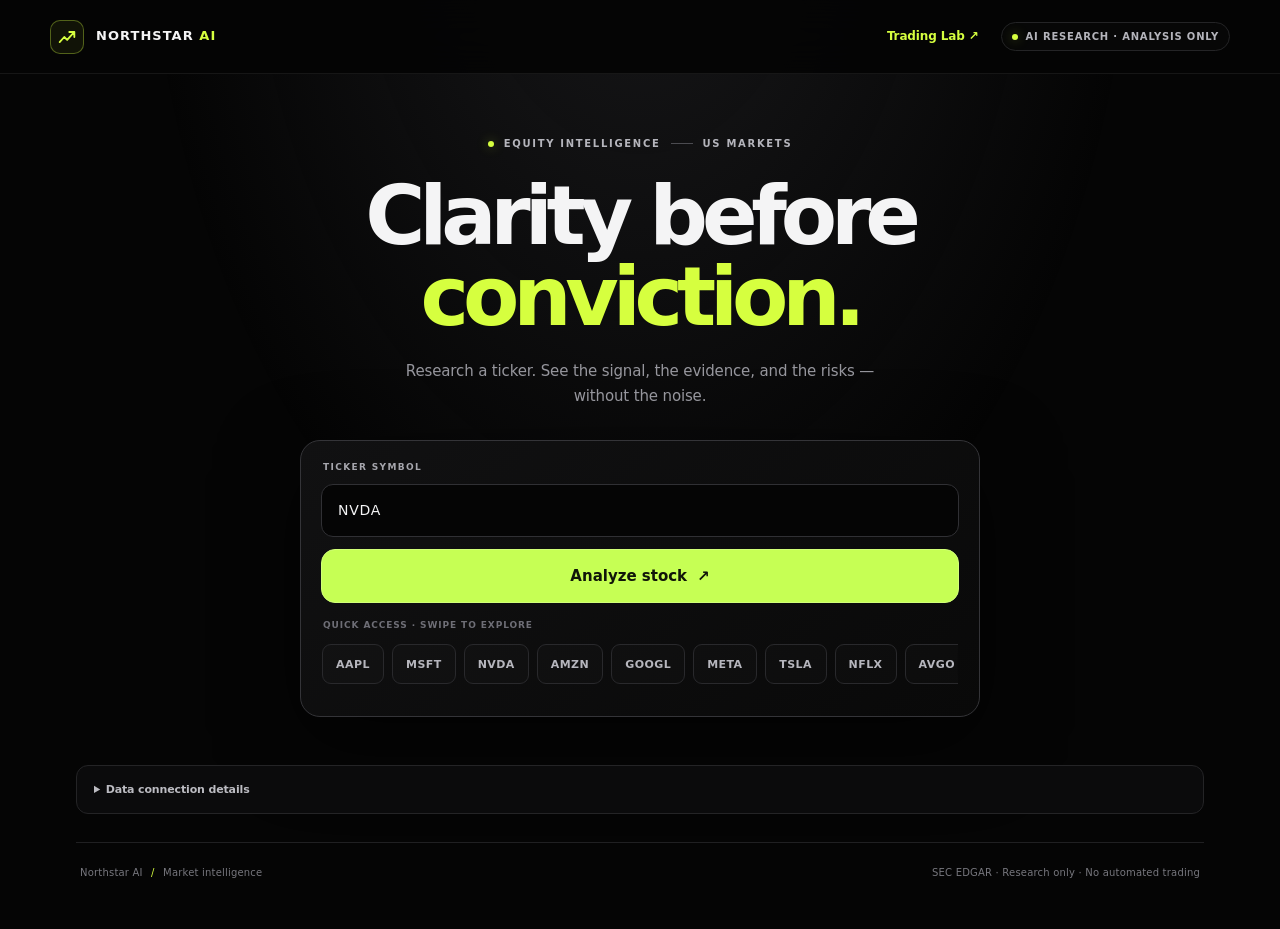
==== commit 25918def: "Keep Trading Lab dashboard out of AI Research page" ====
--- a/web/research.html
+++ b/web/research.html
@@ -7,7 +7,6 @@
   <meta name="description" content="Northstar AI provides transparent US stock research with SEC-sourced fundamentals, market data, earnings risk and explicit data-quality limits.">
   <title>Northstar AI — AI Research</title>
   <link rel="stylesheet" href="./styles.css?v=signal-self-test1">
-  <link rel="stylesheet" href="./command-center.css?v=command-center1">
 
 </head>
 <body>
@@ -15,67 +14,6 @@
     <a class="brand" href="./trading-lab.html"><span class="brand-mark" aria-hidden="true"><svg viewBox="0 0 24 24" fill="none"><path d="M4 17.5 9 12l3.2 3.2L20 6.5M14.5 6.5H20v5.5" stroke="currentColor" stroke-width="2" stroke-linecap="round" stroke-linejoin="round"/></svg></span><span class="brand-name">NORTHSTAR <span>AI</span></span></a>
     <div class="topbar-right"><a href="./trading-lab.html" class="nav-link" style="display:inline-flex!important;color:var(--accent);font-weight:750">Trading Lab ↗</a><a href="#ranking-disclosure" class="nav-link" id="market-scan-link">Market scan</a><span class="status"><i></i> AI RESEARCH · ANALYSIS ONLY</span></div>
   </header>
-  <section class="northstar-command" aria-label="Northstar command centre">
-    <div class="command-topline">
-      <div><div class="command-eyebrow"><span class="command-pulse"></span> NORTHSTAR / MISSION CONTROL</div><div class="command-title">Market intelligence <span>at a glance.</span></div></div>
-      <div class="command-clock"><span>LOCAL SYSTEM TIME</span><strong id="northstar-clock">--:--:--</strong><small id="northstar-date">Synchronizing clock</small></div>
-    </div>
-    <div class="command-statusbar">
-      <span class="command-status"><i></i> RESEARCH ENGINE</span>
-      <span class="command-status locked"><i></i> EXECUTION LOCKED</span>
-      <span class="command-status"><i></i> PAPER MODE ONLY</span>
-      <span class="command-status muted-status">LIVE MARKET DATA · CHECKED PER REQUEST</span>
-    </div>
-    <div class="command-grid">
-      <article class="command-card universe-card">
-        <div class="command-card-head"><span>01 / SCANNER UNIVERSE</span><span class="command-icon">⌁</span></div>
-        <strong class="command-number">253</strong><span class="command-unit">CURATED US EQUITIES</span>
-        <div class="command-meter"><i style="width:100%"></i></div><p>Focused coverage · not a full-market scan</p>
-      </article>
-      <article class="command-card council-card">
-        <div class="command-card-head"><span>02 / RESEARCH COUNCIL</span><span class="command-icon">✳</span></div>
-        <strong class="command-number">08</strong><span class="command-unit">MODEL WORKER ROLES</span>
-        <div class="council-orbit" aria-label="Eight configured research roles"><span>SCAN</span><span>TECH</span><span>FUND</span><span>NEWS</span><span>SENT</span><span>BULL</span><span>BEAR</span><span>SYNTH</span></div>
-        <p>Configured specialists · run on authenticated request</p>
-      </article>
-      <article class="command-card risk-card">
-        <div class="command-card-head"><span>03 / RISK AUTHORITY</span><span class="command-icon">⛨</span></div>
-        <strong class="risk-word">VETO ENABLED</strong><span class="command-unit">DETERMINISTIC RISK COMMITTEE</span>
-        <div class="risk-rule"><i></i> Missing or breached limits → NO TRADE</div><p>Independent gate · no model can override</p>
-      </article>
-      <article class="command-card execution-card">
-        <div class="command-card-head"><span>04 / EXECUTION CONTROL</span><span class="command-icon">◈</span></div>
-        <strong class="lock-word">DISABLED</strong><span class="command-unit">AUTOMATED ORDER SUBMISSION</span>
-        <div class="lock-track"><span></span></div><p>Kill switch engaged · no live orders</p>
-      </article>
-    </div>
-    <section class="profit-deck" aria-label="Paper portfolio profit and loss">
-      <div class="profit-heading"><div><span class="command-eyebrow">05 / PORTFOLIO PERFORMANCE</span><h2>Profit &amp; loss cockpit</h2><p>Paper account telemetry · read-only · no orders</p></div><span id="profit-connection" class="profit-state">AWAITING ACCOUNT</span></div>
-      <div class="profit-grid">
-        <article class="profit-metric featured"><span>ACCOUNT EQUITY</span><strong id="profit-equity">—</strong><small id="profit-equity-note">Connect paper account to load</small></article>
-        <article class="profit-metric"><span>DAY P&amp;L</span><strong id="profit-day">—</strong><small>Change vs prior close</small></article>
-        <article class="profit-metric"><span>UNREALIZED P&amp;L</span><strong id="profit-unrealized">—</strong><small>Open paper positions</small></article>
-        <article class="profit-metric"><span>BUYING POWER</span><strong id="profit-buying-power">—</strong><small>Broker-reported</small></article>
-      </div>
-      <div class="profit-bottom"><span id="profit-position-count">Positions: not loaded</span><span id="profit-updated">Not yet synchronized</span></div>
-      <p class="profit-disclaimer">Profit is shown only when Northstar can verify a connected paper account. Day P&amp;L is not lifetime profit; unrealized P&amp;L excludes closed trades. This panel never reads your real-money account.</p>
-    </section>
-    <div class="command-lower">
-      <div class="command-lower-heading"><div><span class="command-eyebrow">RESEARCH COUNCIL / ARCHITECTURE</span><h2>Eight perspectives. One risk gate.</h2></div><span class="architecture-tag">ON-DEMAND ANALYSIS</span></div>
-      <div class="agent-rail">
-        <div class="agent-node"><b>01</b><strong>Market scanner</strong><small>Opportunity discovery</small></div>
-        <div class="agent-node"><b>02</b><strong>Technical analyst</strong><small>Price & trend context</small></div>
-        <div class="agent-node"><b>03</b><strong>Fundamental analyst</strong><small>Business quality</small></div>
-        <div class="agent-node"><b>04</b><strong>News analyst</strong><small>Catalyst evidence</small></div>
-        <div class="agent-node"><b>05</b><strong>Sentiment analyst</strong><small>Market narrative</small></div>
-        <div class="agent-node debate-node"><b>06</b><strong>Bull researcher</strong><small>Upside thesis</small></div>
-        <div class="agent-node debate-node"><b>07</b><strong>Bear researcher</strong><small>Counter-thesis</small></div>
-        <div class="agent-node"><b>08</b><strong>Portfolio analyst</strong><small>Decision synthesis</small></div>
-        <div class="agent-node risk-node"><b>09</b><strong>Risk committee</strong><small>Deterministic veto</small></div>
-      </div>
-      <div class="command-footnote"><span class="footnote-led"></span> This panel describes configured architecture, not live agent activity. Council execution and dashboard streaming are not yet connected.</div>
-    </div>
-  </section>
   <main class="shell">
     <section class="hero">
       <div class="hero-kicker"><span class="live-dot"></span> EQUITY INTELLIGENCE <span class="kicker-divider"></span> US MARKETS</div>
@@ -297,7 +235,6 @@
       }
     });
   </script>
-  <script src="./command-center.js?v=commandcenter1" defer></script>
   <script src="./evidence-score.js?v=evidenceaudit1" defer></script>
   <script src="./news-catalyst.js?v=newscatalyst1" defer></script>
   <script src="./market-regime.js?v=regime1" defer></script>
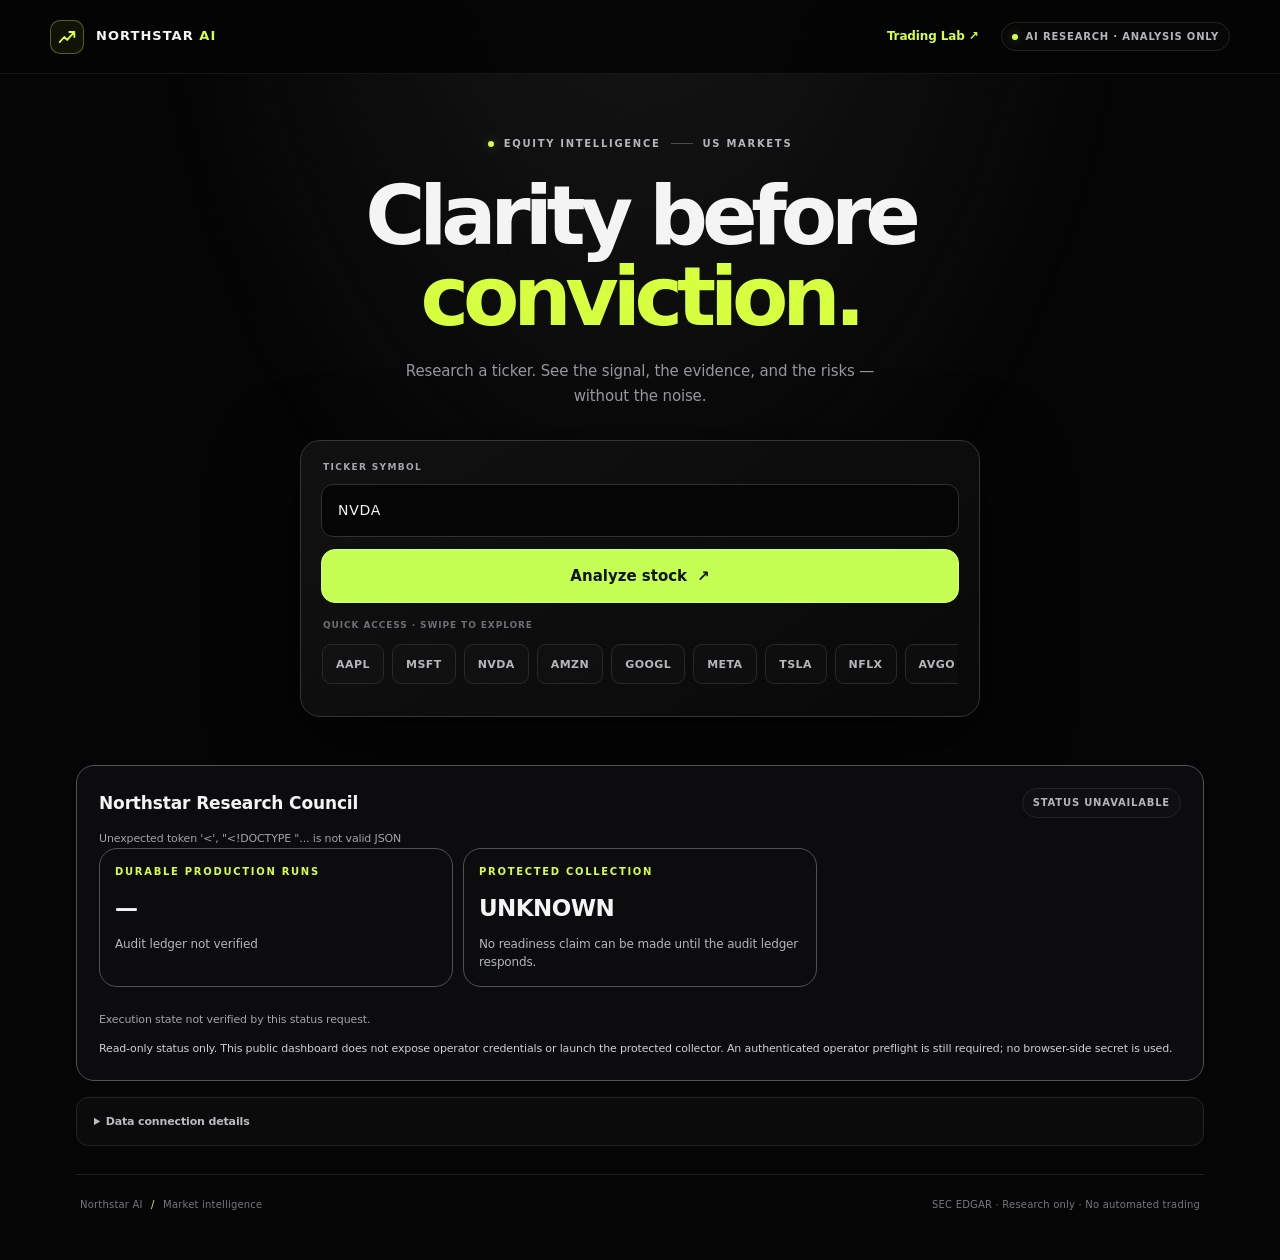
==== commit 48e0e1b5: "feat: show research council readiness in dashboard" ====
--- a/web/research.html
+++ b/web/research.html
@@ -63,6 +63,17 @@
     </section>
 
     <section id="market-regime-panel" class="news-section hidden" aria-live="polite" style="margin:22px 0;padding:18px;border:1px solid #30352a;border-radius:16px;background:#0c0f0a"><div class="section-heading"><div><p class="eyebrow">MARKET REGIME INTELLIGENCE</p><h2 id="market-regime-state">Market regime: UNKNOWN</h2></div><span id="market-regime-date" class="count">Not checked</span></div><p id="market-regime-summary" class="table-note">SPY and QQQ market conditions will be checked during stock analysis.</p><div id="market-regime-reasons" class="table-note"></div><p class="table-note">Context and risk gate only—not a stock signal, forecast, or trade authorization. UNKNOWN blocks new entries in this module.</p></section>
+    <section id="research-council-status-panel" class="beginner-subpanel" aria-live="polite">
+      <div class="beginner-subhead"><h3>Northstar Research Council</h3><span id="research-council-status-badge" class="count">CHECKING</span></div>
+      <p id="research-council-status-summary" class="muted">Checking the nine-agent service and its production audit trail.</p>
+      <div class="beginner-scorecards">
+        <article class="beginner-score"><p class="eyebrow">DURABLE PRODUCTION RUNS</p><strong id="research-council-run-count">—</strong><p id="research-council-run-latest" class="muted">Audit history not checked</p></article>
+        <article class="beginner-score"><p class="eyebrow">PROTECTED COLLECTION</p><strong id="research-council-collector-state">—</strong><p id="research-council-blockers" class="muted">Checking server-side readiness gates.</p></article>
+      </div>
+      <div id="research-council-roles" class="beginner-list" aria-label="Nine Research Council roles"></div>
+      <p id="research-council-safety" class="muted">Execution and automated order submission are unavailable.</p>
+      <p class="table-note">Read-only status only. This public dashboard does not expose operator credentials or launch the protected collector. An authenticated operator preflight is still required; no browser-side secret is used.</p>
+    </section>
     <div id="stock-results" class="stock-results hidden" aria-label="Analysis results for the selected stock">
     <section id="message" class="message" role="status" aria-live="polite">Enter a ticker and tap Analyze.</section>
     <section id="beginner-overview" class="beginner-overview hidden" aria-live="polite">
@@ -239,5 +250,6 @@
   <script src="./news-catalyst.js?v=newscatalyst1" defer></script>
   <script src="./market-regime.js?v=regime1" defer></script>
   <script src="./app.js?v=tickerpersist1" defer></script>
+  <script src="./research-council-status.js?v=councilstatus1" defer></script>
 </body>
 </html>
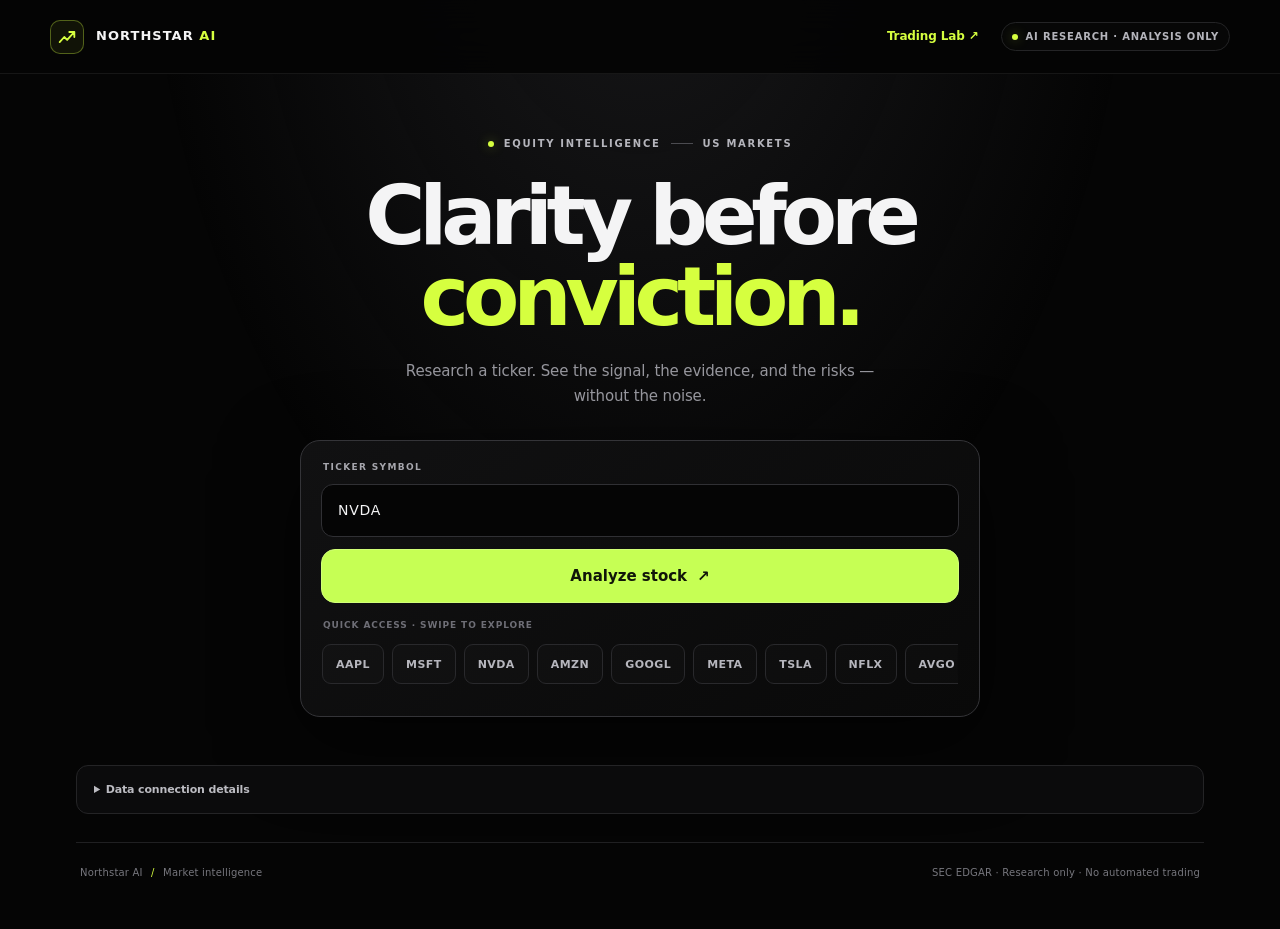
==== commit 481cc7ff: "chore: remove public Research Council status card" ====
--- a/web/research.html
+++ b/web/research.html
@@ -63,17 +63,6 @@
     </section>
 
     <section id="market-regime-panel" class="news-section hidden" aria-live="polite" style="margin:22px 0;padding:18px;border:1px solid #30352a;border-radius:16px;background:#0c0f0a"><div class="section-heading"><div><p class="eyebrow">MARKET REGIME INTELLIGENCE</p><h2 id="market-regime-state">Market regime: UNKNOWN</h2></div><span id="market-regime-date" class="count">Not checked</span></div><p id="market-regime-summary" class="table-note">SPY and QQQ market conditions will be checked during stock analysis.</p><div id="market-regime-reasons" class="table-note"></div><p class="table-note">Context and risk gate only—not a stock signal, forecast, or trade authorization. UNKNOWN blocks new entries in this module.</p></section>
-    <section id="research-council-status-panel" class="beginner-subpanel" aria-live="polite">
-      <div class="beginner-subhead"><h3>Northstar Research Council</h3><span id="research-council-status-badge" class="count">CHECKING</span></div>
-      <p id="research-council-status-summary" class="muted">Checking the nine-agent service and its production audit trail.</p>
-      <div class="beginner-scorecards">
-        <article class="beginner-score"><p class="eyebrow">DURABLE PRODUCTION RUNS</p><strong id="research-council-run-count">—</strong><p id="research-council-run-latest" class="muted">Audit history not checked</p></article>
-        <article class="beginner-score"><p class="eyebrow">PROTECTED COLLECTION</p><strong id="research-council-collector-state">—</strong><p id="research-council-blockers" class="muted">Checking server-side readiness gates.</p></article>
-      </div>
-      <div id="research-council-roles" class="beginner-list" aria-label="Nine Research Council roles"></div>
-      <p id="research-council-safety" class="muted">Execution and automated order submission are unavailable.</p>
-      <p class="table-note">Read-only status only. This public dashboard does not expose operator credentials or launch the protected collector. An authenticated operator preflight is still required; no browser-side secret is used.</p>
-    </section>
     <div id="stock-results" class="stock-results hidden" aria-label="Analysis results for the selected stock">
     <section id="message" class="message" role="status" aria-live="polite">Enter a ticker and tap Analyze.</section>
     <section id="beginner-overview" class="beginner-overview hidden" aria-live="polite">
@@ -250,6 +239,5 @@
   <script src="./news-catalyst.js?v=newscatalyst1" defer></script>
   <script src="./market-regime.js?v=regime1" defer></script>
   <script src="./app.js?v=tickerpersist1" defer></script>
-  <script src="./research-council-status.js?v=councilstatus1" defer></script>
 </body>
 </html>
